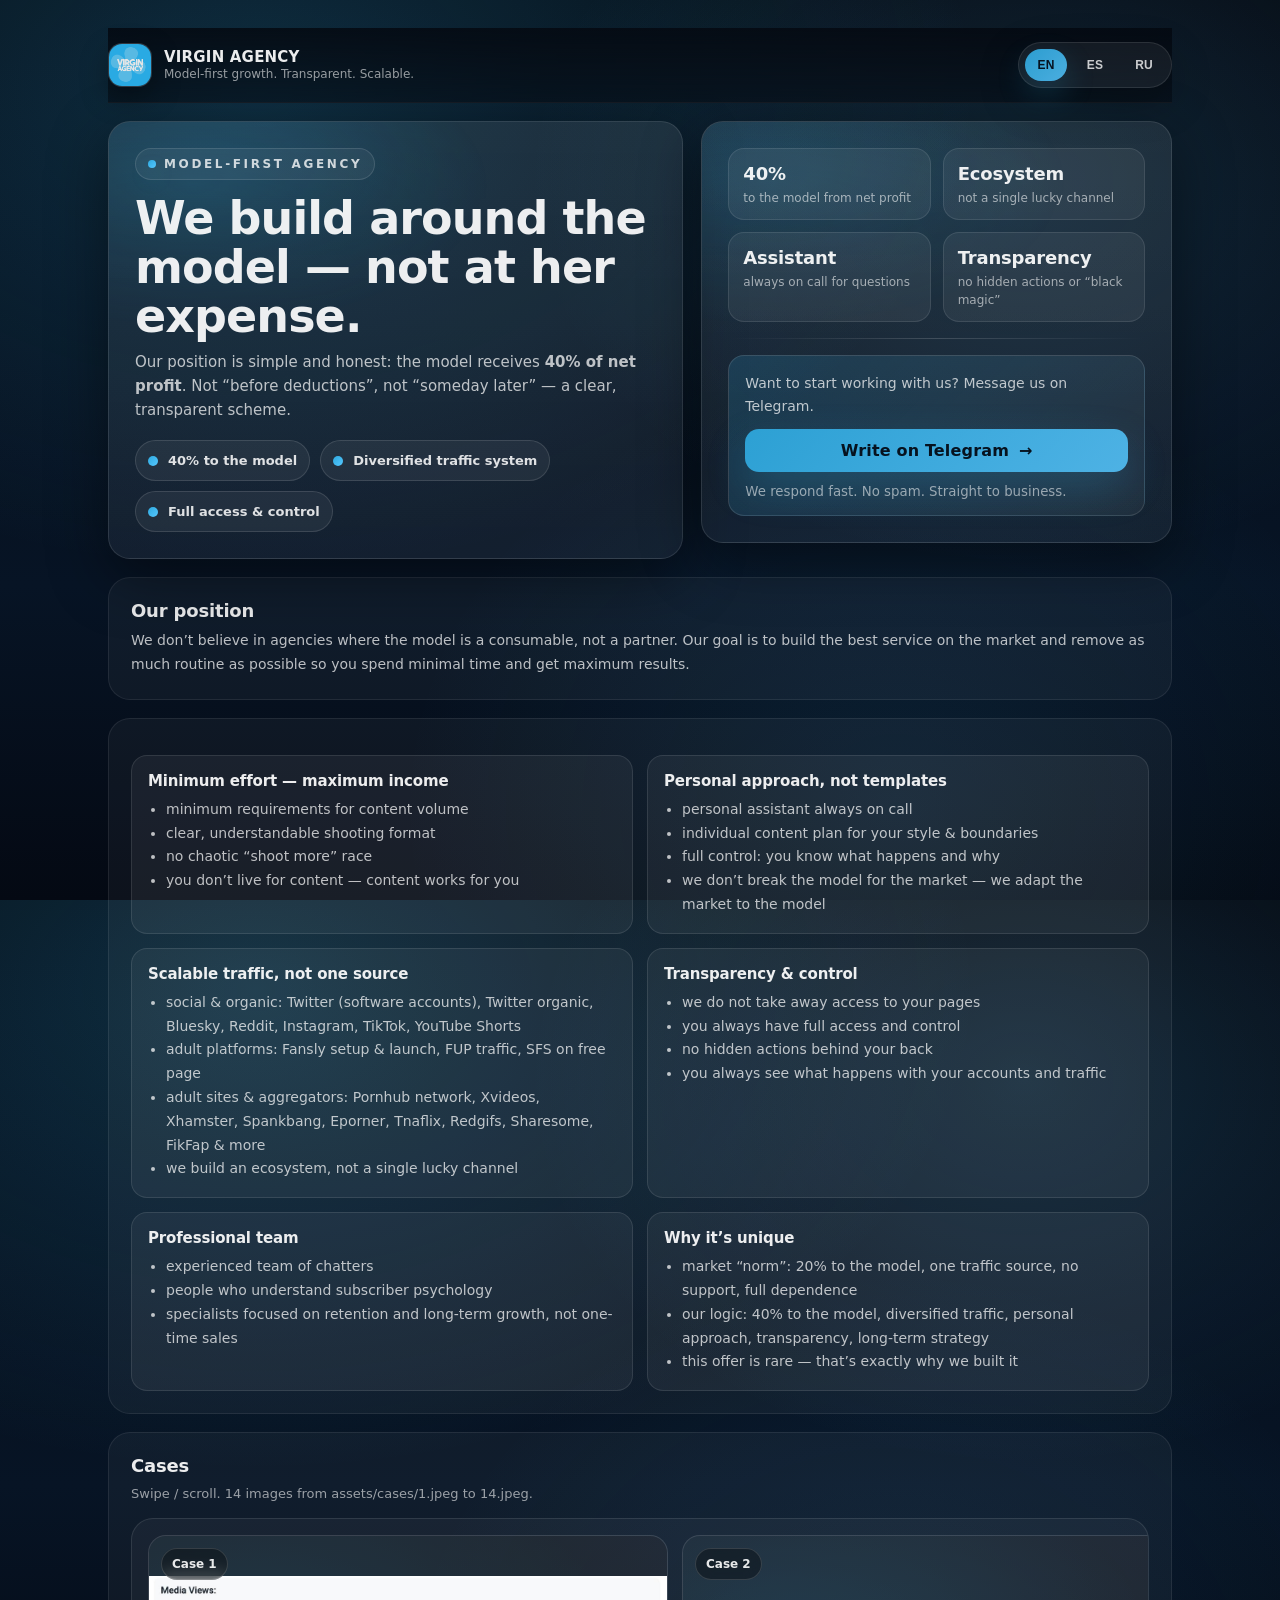
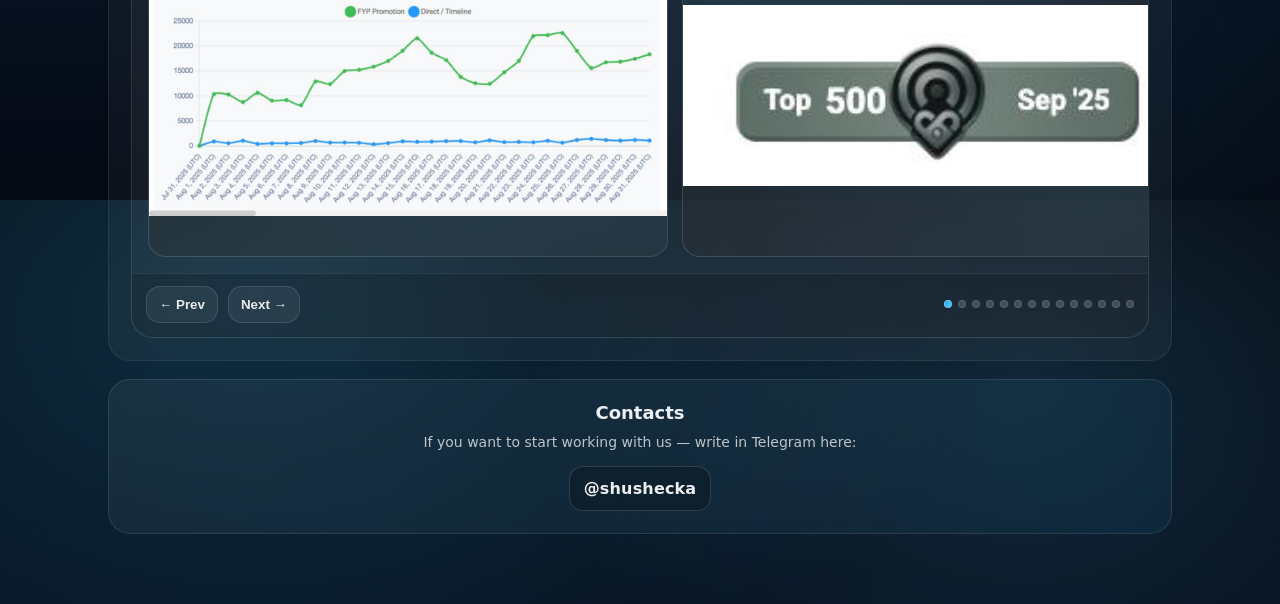
==== virgin/index.html @ 094b74ee "Add files via upload" ====
<!doctype html>
<html lang="en">
<head>
  <meta charset="utf-8" />
  <meta name="viewport" content="width=device-width,initial-scale=1" />
  <title>Virgin Agency — Model-first growth</title>
  <meta name="description" content="Virgin Agency builds around the model, not at her expense: transparent 40% net profit share, diversified traffic, personal support, and full control." />

  <!-- Open Graph -->
  <meta property="og:title" content="Virgin Agency" />
  <meta property="og:description" content="Model-first agency. Transparent 40% net profit share. Diversified traffic. Full control." />
  <meta property="og:type" content="website" />
  <meta property="og:image" content="assets/logo.jpeg" />

  <style>
    :root{
      --bg0:#050a12;
      --bg1:#071425;
      --card:rgba(255,255,255,.06);
      --card2:rgba(255,255,255,.08);
      --stroke:rgba(255,255,255,.12);
      --text:rgba(255,255,255,.92);
      --muted:rgba(255,255,255,.72);
      --muted2:rgba(255,255,255,.58);
      --blue:#2ea9df;     /* logo vibe */
      --blue2:#55c7ff;
      --shadow: 0 18px 60px rgba(0,0,0,.45);
      --radius:22px;
      --radius2:16px;
      --max:1100px;
    }

    *{box-sizing:border-box}
    html,body{height:100%}
    body{
      margin:0;
      font-family: ui-sans-serif, system-ui, -apple-system, Segoe UI, Roboto, Arial, "Apple Color Emoji","Segoe UI Emoji";
      color:var(--text);
      background:
        radial-gradient(1200px 800px at 20% 10%, rgba(46,169,223,.22), transparent 60%),
        radial-gradient(900px 700px at 80% 20%, rgba(85,199,255,.14), transparent 55%),
        radial-gradient(900px 800px at 70% 90%, rgba(46,169,223,.10), transparent 55%),
        linear-gradient(180deg, var(--bg0), var(--bg1) 65%, #040913);
      overflow-x:hidden;
    }

    a{color:inherit}
    .wrap{max-width:var(--max); margin:0 auto; padding:28px 18px 70px}
    .topbar{
      display:flex; align-items:center; justify-content:space-between; gap:14px;
      position:sticky; top:0; z-index:20;
      padding:14px 0;
      backdrop-filter: blur(10px);
      background: linear-gradient(180deg, rgba(5,10,18,.88), rgba(5,10,18,.52));
      border-bottom:1px solid rgba(255,255,255,.06);
    }
    .brand{
      display:flex; align-items:center; gap:12px; min-width:0;
    }
    .logo{
      width:44px; height:44px; border-radius:14px;
      background:rgba(255,255,255,.08);
      border:1px solid rgba(255,255,255,.10);
      box-shadow: 0 10px 28px rgba(0,0,0,.35);
      overflow:hidden;
      flex:0 0 auto;
    }
    .logo img{width:100%; height:100%; object-fit:cover; display:block}
    .brandtext{min-width:0}
    .brandtext .name{
      font-weight:800; letter-spacing:.2px; font-size:15px; line-height:1.1;
      white-space:nowrap; overflow:hidden; text-overflow:ellipsis;
    }
    .brandtext .tag{
      font-size:12px; color:var(--muted2); white-space:nowrap; overflow:hidden; text-overflow:ellipsis;
      margin-top:2px;
    }

    .lang{
      display:flex; align-items:center; gap:8px;
      padding:6px;
      border:1px solid rgba(255,255,255,.10);
      background: rgba(255,255,255,.06);
      border-radius: 999px;
      box-shadow: 0 14px 40px rgba(0,0,0,.25);
    }
    .lang button{
      appearance:none; border:0; cursor:pointer;
      font-weight:700; font-size:12px; letter-spacing:.25px;
      padding:9px 12px; border-radius: 999px;
      color: rgba(255,255,255,.78);
      background: transparent;
      transition: transform .15s ease, background .15s ease, color .15s ease;
    }
    .lang button:hover{transform: translateY(-1px); background: rgba(255,255,255,.07); color: rgba(255,255,255,.92)}
    .lang button[aria-pressed="true"]{
      background: linear-gradient(135deg, rgba(46,169,223,.92), rgba(85,199,255,.85));
      color: #06121f;
      box-shadow: 0 12px 30px rgba(46,169,223,.22);
    }

    .hero{
      margin-top:18px;
      display:grid;
      grid-template-columns: 1.1fr .9fr;
      gap:18px;
      align-items:stretch;
    }
    @media (max-width: 920px){
      .hero{grid-template-columns:1fr; }
    }

    .card{
      border-radius: var(--radius);
      background: linear-gradient(180deg, rgba(255,255,255,.08), rgba(255,255,255,.05));
      border: 1px solid rgba(255,255,255,.11);
      box-shadow: var(--shadow);
      overflow:hidden;
      position:relative;
    }
    .card::before{
      content:"";
      position:absolute; inset:-2px;
      background: radial-gradient(500px 250px at 15% 15%, rgba(46,169,223,.25), transparent 60%);
      opacity:.9; pointer-events:none;
      mask: linear-gradient(#000, transparent 72%);
    }
    .card-inner{position:relative; padding:26px}
    .kicker{
      display:inline-flex; align-items:center; gap:8px;
      font-weight:800; font-size:12px; letter-spacing:.22em; text-transform:uppercase;
      color: rgba(255,255,255,.78);
      padding:8px 12px;
      border-radius: 999px;
      border: 1px solid rgba(255,255,255,.12);
      background: rgba(255,255,255,.05);
    }
    .dot{
      width:8px; height:8px; border-radius:99px;
      background: linear-gradient(135deg, var(--blue), var(--blue2));
      box-shadow: 0 10px 22px rgba(46,169,223,.22);
    }
    h1{
      margin:14px 0 10px;
      font-size: clamp(30px, 3.6vw, 46px);
      line-height:1.06;
      letter-spacing:-.02em;
    }
    .lead{
      margin:0;
      font-size: 15px;
      line-height:1.6;
      color: var(--muted);
      max-width: 62ch;
    }
    .pillrow{
      display:flex; flex-wrap:wrap; gap:10px;
      margin-top:18px;
    }
    .pill{
      display:flex; align-items:center; gap:10px;
      padding:12px 12px;
      border-radius: 999px;
      background: rgba(255,255,255,.06);
      border: 1px solid rgba(255,255,255,.12);
      color: rgba(255,255,255,.86);
      font-weight:700; font-size:13px;
    }
    .pill .b{
      width:10px; height:10px; border-radius:99px;
      background: linear-gradient(135deg, rgba(46,169,223,1), rgba(85,199,255,1));
    }

    .side{
      display:flex; flex-direction:column; gap:14px;
    }
    .statgrid{
      display:grid;
      grid-template-columns: repeat(2, minmax(0, 1fr));
      gap:12px;
    }
    @media (max-width: 520px){
      .statgrid{grid-template-columns:1fr}
    }
    .stat{
      border-radius: var(--radius2);
      background: rgba(255,255,255,.06);
      border:1px solid rgba(255,255,255,.10);
      padding:14px 14px 12px;
    }
    .stat .num{
      font-weight:900;
      font-size: 18px;
      letter-spacing:-.01em;
    }
    .stat .lbl{
      margin-top:6px;
      font-size: 12px;
      color: var(--muted2);
      line-height:1.45;
    }
    .cta{
      border-radius: var(--radius2);
      padding:16px;
      border:1px solid rgba(255,255,255,.12);
      background: linear-gradient(135deg, rgba(46,169,223,.18), rgba(255,255,255,.05));
      display:flex; flex-direction:column; gap:12px;
    }
    .cta p{margin:0; color:var(--muted); line-height:1.6; font-size:14px}
    .cta a{
      display:inline-flex; align-items:center; justify-content:center; gap:10px;
      text-decoration:none;
      padding:12px 14px;
      border-radius: 14px;
      background: linear-gradient(135deg, rgba(46,169,223,.92), rgba(85,199,255,.86));
      color:#06121f;
      font-weight:900;
      letter-spacing:.01em;
      box-shadow: 0 16px 40px rgba(46,169,223,.22);
      transition: transform .15s ease, filter .15s ease;
    }
    .cta a:hover{transform: translateY(-1px); filter: brightness(1.02)}
    .cta a:active{transform: translateY(0px); filter: brightness(.98)}
    .cta small{color:rgba(255,255,255,.55)}
    .section{
      margin-top:18px;
      padding:22px;
      border-radius: var(--radius);
      background: rgba(255,255,255,.04);
      border:1px solid rgba(255,255,255,.08);
    }
    .section h2{
      margin:0 0 8px;
      font-size: 18px;
      letter-spacing:-.01em;
    }
    .section p{
      margin:0;
      color:var(--muted);
      line-height:1.7;
      font-size:14px;
    }
    .grid2{
      display:grid;
      grid-template-columns: 1fr 1fr;
      gap:14px;
      margin-top:14px;
    }
    @media (max-width: 920px){ .grid2{grid-template-columns:1fr} }
    .feature{
      border-radius: var(--radius2);
      background: rgba(255,255,255,.05);
      border:1px solid rgba(255,255,255,.10);
      padding:16px;
    }
    .feature h3{
      margin:0 0 8px;
      font-size: 15px;
      letter-spacing:-.01em;
    }
    .feature ul{
      margin:0; padding-left:18px;
      color: var(--muted);
      line-height:1.7;
      font-size:14px;
    }
    .divider{
      height:1px;
      background: linear-gradient(90deg, transparent, rgba(255,255,255,.16), transparent);
      margin:16px 0;
    }

    /* Carousel */
    .casesHead{
      display:flex; align-items:flex-end; justify-content:space-between; gap:12px;
      flex-wrap:wrap;
    }
    .casesHead .sub{color:var(--muted2); font-size:13px; margin:0; line-height:1.5}
    .carouselWrap{
      margin-top:14px;
      border-radius: var(--radius);
      border:1px solid rgba(255,255,255,.10);
      background: rgba(255,255,255,.04);
      overflow:hidden;
    }
    .carousel{
      display:flex;
      overflow-x:auto;
      scroll-snap-type:x mandatory;
      scroll-behavior:smooth;
      gap:14px;
      padding:16px;
    }
    .carousel::-webkit-scrollbar{height:10px}
    .carousel::-webkit-scrollbar-thumb{background: rgba(255,255,255,.15); border-radius:999px}
    .slide{
      flex: 0 0 min(78vw, 520px);
      scroll-snap-align:center;
      border-radius: 18px;
      border:1px solid rgba(255,255,255,.10);
      background: rgba(255,255,255,.05);
      overflow:hidden;
      position:relative;
    }
    .slide .ph{
      width:100%;
      height: 320px;
      display:block;
      background:
        radial-gradient(600px 300px at 20% 30%, rgba(46,169,223,.18), transparent 60%),
        radial-gradient(600px 300px at 80% 80%, rgba(85,199,255,.12), transparent 60%),
        rgba(255,255,255,.03);
    }
    @media (max-width: 520px){
      .slide{flex-basis: 86vw}
      .slide .ph{height: 280px}
    }
    .slide img{
      width:100%;
      height:100%;
      object-fit: contain;      /* handles different sizes nicely */
      display:block;
      background: rgba(0,0,0,.25);
    }
    .slide .cap{
      position:absolute; left:12px; top:12px;
      font-size:12px; font-weight:900;
      padding:8px 10px;
      border-radius: 999px;
      color: rgba(255,255,255,.90);
      background: rgba(0,0,0,.35);
      border:1px solid rgba(255,255,255,.14);
      backdrop-filter: blur(8px);
    }
    .controls{
      display:flex; justify-content:space-between; align-items:center;
      gap:12px;
      padding:12px 14px 14px;
      border-top:1px solid rgba(255,255,255,.08);
      background: rgba(0,0,0,.16);
    }
    .btnRow{display:flex; gap:10px}
    .navbtn{
      appearance:none; border:1px solid rgba(255,255,255,.12);
      background: rgba(255,255,255,.06);
      color: rgba(255,255,255,.90);
      cursor:pointer;
      padding:10px 12px;
      border-radius: 14px;
      font-weight:900;
      transition: transform .15s ease, background .15s ease;
    }
    .navbtn:hover{transform: translateY(-1px); background: rgba(255,255,255,.08)}
    .navbtn:active{transform: translateY(0px); background: rgba(255,255,255,.06)}
    .dots{display:flex; gap:6px; flex-wrap:wrap; justify-content:flex-end}
    .dotb{
      width:8px; height:8px; border-radius:99px;
      background: rgba(255,255,255,.18);
      border:1px solid rgba(255,255,255,.10);
    }
    .dotb[aria-current="true"]{
      background: linear-gradient(135deg, rgba(46,169,223,1), rgba(85,199,255,1));
      border-color: rgba(255,255,255,.22);
    }

    .footer{
      margin-top:18px;
      padding:22px;
      border-radius: var(--radius);
      background: linear-gradient(135deg, rgba(255,255,255,.05), rgba(46,169,223,.08));
      border:1px solid rgba(255,255,255,.10);
      text-align:center;
    }
    .footer h2{margin:0 0 8px; font-size:18px}
    .footer p{margin:0; color:var(--muted); line-height:1.7; font-size:14px}
    .handle{
      display:inline-flex; align-items:center; justify-content:center;
      margin-top:12px;
      padding:12px 14px;
      border-radius: 14px;
      background: rgba(0,0,0,.22);
      border:1px solid rgba(255,255,255,.14);
      font-weight:900;
      letter-spacing:.01em;
    }

    /* Accessibility focus */
    button:focus-visible, a:focus-visible{
      outline: 3px solid rgba(85,199,255,.70);
      outline-offset: 2px;
    }
  </style>
</head>
<body>
  <div class="wrap">
    <div class="topbar" role="banner">
      <div class="brand" aria-label="Virgin Agency">
        <div class="logo" aria-hidden="true"><img src="assets/logo.jpeg" alt="Virgin Agency logo"></div>
        <div class="brandtext">
          <div class="name">VIRGIN AGENCY</div>
          <div class="tag" data-i18n="top.tagline">Model-first growth. Transparent. Scalable.</div>
        </div>
      </div>

      <div class="lang" aria-label="Language switcher">
        <button type="button" class="langbtn" data-lang="en" aria-pressed="true">EN</button>
        <button type="button" class="langbtn" data-lang="es" aria-pressed="false">ES</button>
        <button type="button" class="langbtn" data-lang="ru" aria-pressed="false">RU</button>
      </div>
    </div>

    <main>
      <div class="hero">
        <section class="card" aria-label="Intro">
          <div class="card-inner">
            <div class="kicker"><span class="dot" aria-hidden="true"></span><span data-i18n="hero.kicker">MODEL-FIRST AGENCY</span></div>
            <h1 data-i18n="hero.h1">We build around the model — not at her expense.</h1>
            <p class="lead" data-i18n="hero.lead">
              A simple and honest position: the model receives <b>40% of net profit</b> — transparent, clear, and paid by a understandable scheme.
            </p>

            <div class="pillrow" aria-label="Key points">
              <div class="pill"><span class="b" aria-hidden="true"></span><span data-i18n="hero.p1">40% to the model</span></div>
              <div class="pill"><span class="b" aria-hidden="true"></span><span data-i18n="hero.p2">Diversified traffic system</span></div>
              <div class="pill"><span class="b" aria-hidden="true"></span><span data-i18n="hero.p3">Full access & control</span></div>
            </div>
          </div>
        </section>

        <aside class="side" aria-label="Highlights">
          <section class="card">
            <div class="card-inner">
              <div class="statgrid">
                <div class="stat">
                  <div class="num" data-i18n="stats.s1n">40%</div>
                  <div class="lbl" data-i18n="stats.s1t">to the model from net profit</div>
                </div>
                <div class="stat">
                  <div class="num" data-i18n="stats.s2n">Ecosystem</div>
                  <div class="lbl" data-i18n="stats.s2t">not a single lucky channel</div>
                </div>
                <div class="stat">
                  <div class="num" data-i18n="stats.s3n">Assistant</div>
                  <div class="lbl" data-i18n="stats.s3t">always on call for questions</div>
                </div>
                <div class="stat">
                  <div class="num" data-i18n="stats.s4n">Transparency</div>
                  <div class="lbl" data-i18n="stats.s4t">no hidden actions or “black magic”</div>
                </div>
              </div>

              <div class="divider"></div>

              <div class="cta" role="note">
                <p data-i18n="cta.text">Want to start working with us? Message us on Telegram.</p>
                <a href="https://t.me/shushecka" target="_blank" rel="noopener" aria-label="Open Telegram @shushecka">
                  <span data-i18n="cta.btn">Write on Telegram</span> <span aria-hidden="true">→</span>
                </a>
                <small data-i18n="cta.note">We respond fast. No spam. Straight to business.</small>
              </div>
            </div>
          </section>
        </aside>
      </div>

      <section class="section" aria-label="Position">
        <h2 data-i18n="pos.h2">Our position</h2>
        <p data-i18n="pos.p">
          We don’t believe in agencies where the model is a consumable, not a partner.
          Our goal is to build the best service on the market and remove as much routine as possible so you spend minimal time and get maximum results.
        </p>
      </section>

      <section class="section" aria-label="How we work">
        <div class="grid2">
          <div class="feature">
            <h3 data-i18n="f1.h3">Minimum effort — maximum income</h3>
            <ul>
              <li data-i18n="f1.li1">minimum requirements for content volume</li>
              <li data-i18n="f1.li2">clear, understandable shooting format</li>
              <li data-i18n="f1.li3">no chaotic “shoot more” race</li>
              <li data-i18n="f1.li4">you don’t live for content — content works for you</li>
            </ul>
          </div>

          <div class="feature">
            <h3 data-i18n="f2.h3">Personal approach, not templates</h3>
            <ul>
              <li data-i18n="f2.li1">personal assistant always on call</li>
              <li data-i18n="f2.li2">individual content plan for your style & boundaries</li>
              <li data-i18n="f2.li3">full control: you know what happens and why</li>
              <li data-i18n="f2.li4">we don’t break the model for the market — we adapt the market to the model</li>
            </ul>
          </div>

          <div class="feature">
            <h3 data-i18n="f3.h3">Scalable traffic, not one source</h3>
            <ul>
              <li data-i18n="f3.li1">social & organic: Twitter (software accounts), Twitter organic, Bluesky, Reddit, Instagram, TikTok, YouTube Shorts</li>
              <li data-i18n="f3.li2">adult platforms: Fansly setup & launch, FUP traffic, SFS on free page</li>
              <li data-i18n="f3.li3">adult sites & aggregators: Pornhub network, Xvideos, Xhamster, Spankbang, Eporner, Tnaflix, Redgifs, Sharesome, FikFap & more</li>
              <li data-i18n="f3.li4">we build an ecosystem, not a single lucky channel</li>
            </ul>
          </div>

          <div class="feature">
            <h3 data-i18n="f4.h3">Transparency & control</h3>
            <ul>
              <li data-i18n="f4.li1">we do not take away access to your pages</li>
              <li data-i18n="f4.li2">you always have full access and control</li>
              <li data-i18n="f4.li3">no hidden actions behind your back</li>
              <li data-i18n="f4.li4">you always see what happens with your accounts and traffic</li>
            </ul>
          </div>

          <div class="feature">
            <h3 data-i18n="f5.h3">Professional team</h3>
            <ul>
              <li data-i18n="f5.li1">experienced team of chatters</li>
              <li data-i18n="f5.li2">people who understand subscriber psychology</li>
              <li data-i18n="f5.li3">specialists focused on retention and long-term growth, not one-time sales</li>
            </ul>
          </div>

          <div class="feature">
            <h3 data-i18n="f6.h3">Why it’s unique</h3>
            <ul>
              <li data-i18n="f6.li1">market “norm”: 20% to the model, one traffic source, no support, full dependence</li>
              <li data-i18n="f6.li2">our logic: 40% to the model, diversified traffic, personal approach, transparency, long-term strategy</li>
              <li data-i18n="f6.li3">this offer is rare — that’s exactly why we built it</li>
            </ul>
          </div>
        </div>
      </section>

      <section class="section" aria-label="Cases">
        <div class="casesHead">
          <div>
            <h2 data-i18n="cases.h2">Cases</h2>
            <p class="sub" data-i18n="cases.sub">Swipe / scroll. 14 images from <code>assets/cases/1.jpeg</code> to <code>14.jpeg</code>.</p>
          </div>
        </div>

        <div class="carouselWrap" aria-label="Cases carousel">
          <div class="carousel" id="carousel" tabindex="0" aria-label="Carousel (use arrows)">
            <!-- Slides injected by JS -->
          </div>
          <div class="controls">
            <div class="btnRow">
              <button class="navbtn" type="button" id="prev" aria-label="Previous slide">← <span data-i18n="cases.prev">Prev</span></button>
              <button class="navbtn" type="button" id="next" aria-label="Next slide"><span data-i18n="cases.next">Next</span> →</button>
            </div>
            <div class="dots" id="dots" aria-label="Slide indicators"></div>
          </div>
        </div>
      </section>

      <footer class="footer" aria-label="Contacts">
        <h2 data-i18n="contact.h2">Contacts</h2>
        <p data-i18n="contact.p">If you want to start working with us — write in Telegram here:</p>
        <div class="handle">@shushecka</div>
      </footer>
    </main>
  </div>

  <script>
    (function(){
      const i18n = {
        en: {
          "top.tagline": "Model-first growth. Transparent. Scalable.",
          "hero.kicker": "MODEL-FIRST AGENCY",
          "hero.h1": "We build around the model — not at her expense.",
          "hero.lead": "Our position is simple and honest: the model receives <b>40% of net profit</b>. Not “before deductions”, not “someday later” — a clear, transparent scheme.",
          "hero.p1": "40% to the model",
          "hero.p2": "Diversified traffic system",
          "hero.p3": "Full access & control",
          "stats.s1n": "40%",
          "stats.s1t": "to the model from net profit",
          "stats.s2n": "Ecosystem",
          "stats.s2t": "not a single lucky channel",
          "stats.s3n": "Assistant",
          "stats.s3t": "always on call for questions",
          "stats.s4n": "Transparency",
          "stats.s4t": "no hidden actions or “black magic”",
          "cta.text": "Want to start working with us? Message us on Telegram.",
          "cta.btn": "Write on Telegram",
          "cta.note": "We respond fast. No spam. Straight to business.",
          "pos.h2": "Our position",
          "pos.p": "We don’t believe in agencies where the model is a consumable, not a partner. Our goal is to build the best service on the market and remove as much routine as possible so you spend minimal time and get maximum results.",
          "f1.h3": "Minimum effort — maximum income",
          "f1.li1": "minimum requirements for content volume",
          "f1.li2": "clear, understandable shooting format",
          "f1.li3": "no chaotic “shoot more” race",
          "f1.li4": "you don’t live for content — content works for you",
          "f2.h3": "Personal approach, not templates",
          "f2.li1": "personal assistant always on call",
          "f2.li2": "individual content plan for your style & boundaries",
          "f2.li3": "full control: you know what happens and why",
          "f2.li4": "we don’t break the model for the market — we adapt the market to the model",
          "f3.h3": "Scalable traffic, not one source",
          "f3.li1": "social & organic: Twitter (software accounts), Twitter organic, Bluesky, Reddit, Instagram, TikTok, YouTube Shorts",
          "f3.li2": "adult platforms: Fansly setup & launch, FUP traffic, SFS on free page",
          "f3.li3": "adult sites & aggregators: Pornhub network, Xvideos, Xhamster, Spankbang, Eporner, Tnaflix, Redgifs, Sharesome, FikFap & more",
          "f3.li4": "we build an ecosystem, not a single lucky channel",
          "f4.h3": "Transparency & control",
          "f4.li1": "we do not take away access to your pages",
          "f4.li2": "you always have full access and control",
          "f4.li3": "no hidden actions behind your back",
          "f4.li4": "you always see what happens with your accounts and traffic",
          "f5.h3": "Professional team",
          "f5.li1": "experienced team of chatters",
          "f5.li2": "people who understand subscriber psychology",
          "f5.li3": "specialists focused on retention and long-term growth, not one-time sales",
          "f6.h3": "Why it’s unique",
          "f6.li1": "market “norm”: 20% to the model, one traffic source, no support, full dependence",
          "f6.li2": "our logic: 40% to the model, diversified traffic, personal approach, transparency, long-term strategy",
          "f6.li3": "this offer is rare — that’s exactly why we built it",
          "cases.h2": "Cases",
          "cases.sub": "Swipe / scroll. 14 images from assets/cases/1.jpeg to 14.jpeg.",
          "cases.prev": "Prev",
          "cases.next": "Next",
          "contact.h2": "Contacts",
          "contact.p": "If you want to start working with us — write in Telegram here:"
        },
        es: {
          "top.tagline": "Crecimiento centrado en la modelo. Transparente. Escalable.",
          "hero.kicker": "AGENCIA CENTRADA EN LA MODELO",
          "hero.h1": "Construimos el trabajo alrededor de la modelo — no a costa de ella.",
          "hero.lead": "Nuestra postura es simple y honesta: la modelo recibe <b>40% de la ganancia neta</b>. No “antes de descuentos”, no “algún día” — un esquema claro y transparente.",
          "hero.p1": "40% para la modelo",
          "hero.p2": "Tráfico diversificado",
          "hero.p3": "Acceso y control total",
          "stats.s1n": "40%",
          "stats.s1t": "para la modelo (ganancia neta)",
          "stats.s2n": "Ecosistema",
          "stats.s2t": "no un solo canal “suerte”",
          "stats.s3n": "Asistente",
          "stats.s3t": "siempre disponible",
          "stats.s4n": "Transparencia",
          "stats.s4t": "sin acciones ocultas",
          "cta.text": "¿Quieres trabajar con nosotros? Escríbenos en Telegram.",
          "cta.btn": "Escribir en Telegram",
          "cta.note": "Respondemos rápido. Sin spam. Directo al grano.",
          "pos.h2": "Nuestra posición",
          "pos.p": "No creemos en agencias donde la modelo es un recurso descartable y no una socia. Nuestro objetivo es crear el mejor servicio del mercado y quitarte la mayor parte de la rutina para que inviertas el mínimo tiempo y obtengas el máximo resultado.",
          "f1.h3": "Mínimo esfuerzo — máximo ingreso",
          "f1.li1": "requisitos mínimos de volumen de contenido",
          "f1.li2": "formato de grabación claro y entendible",
          "f1.li3": "sin carrera caótica de “graba más”",
          "f1.li4": "no vives para el contenido — el contenido trabaja para ti",
          "f2.h3": "Enfoque personal, no plantillas",
          "f2.li1": "asistente personal siempre en línea",
          "f2.li2": "plan de contenido individual según tu estilo y límites",
          "f2.li3": "control total: entiendes qué pasa y por qué",
          "f2.li4": "no rompemos a la modelo para el mercado — adaptamos el mercado a la modelo",
          "f3.h3": "Tráfico escalable, no una sola fuente",
          "f3.li1": "social y orgánico: Twitter (cuentas con software), Twitter orgánico, Bluesky, Reddit, Instagram, TikTok, YouTube Shorts",
          "f3.li2": "plataformas adult: configuración y lanzamiento de Fansly, tráfico FUP, SFS en página gratuita",
          "f3.li3": "sitios y agregadores: red Pornhub, Xvideos, Xhamster, Spankbang, Eporner, Tnaflix, Redgifs, Sharesome, FikFap y más",
          "f3.li4": "construimos un ecosistema, no un canal con suerte",
          "f4.h3": "Transparencia y control",
          "f4.li1": "no quitamos accesos de tus páginas",
          "f4.li2": "siempre tienes acceso y control total",
          "f4.li3": "sin acciones ocultas a tus espaldas",
          "f4.li4": "siempre ves qué pasa con tus cuentas y el tráfico",
          "f5.h3": "Equipo profesional",
          "f5.li1": "equipo de chatters con experiencia",
          "f5.li2": "gente que entiende la psicología del suscriptor",
          "f5.li3": "especialistas en retención y crecimiento a largo plazo, no ventas únicas",
          "f6.h3": "Por qué es único",
          "f6.li1": "lo “normal” del mercado: 20% para la modelo, una fuente de tráfico, sin soporte, dependencia total",
          "f6.li2": "nuestra lógica: 40% para la modelo, tráfico diversificado, enfoque personal, transparencia, estrategia a largo plazo",
          "f6.li3": "esta oferta es rara — por eso la construimos",
          "cases.h2": "Casos",
          "cases.sub": "Desliza / desplázate. 14 imágenes en assets/cases/1.jpeg a 14.jpeg.",
          "cases.prev": "Anterior",
          "cases.next": "Siguiente",
          "contact.h2": "Contactos",
          "contact.p": "Si quieres trabajar con nosotros — escríbenos en Telegram aquí:"
        },
        ru: {
          "top.tagline": "Работа вокруг модели. Прозрачно. Масштабируемо.",
          "hero.kicker": "АГЕНТСТВО ВОКРУГ МОДЕЛИ",
          "hero.h1": "Мы строим работу вокруг модели, а не за её счёт.",
          "hero.lead": "Наша позиция простая и честная: модель получает <b>40% от чистой прибыли</b>. Не «до вычета», не «когда-нибудь потом», а по понятной и прозрачной схеме.",
          "hero.p1": "40% модели",
          "hero.p2": "Диверсифицированный трафик",
          "hero.p3": "Полный доступ и контроль",
          "stats.s1n": "40%",
          "stats.s1t": "модели от чистой прибыли",
          "stats.s2n": "Экосистема",
          "stats.s2t": "а не один удачный канал",
          "stats.s3n": "Ассистент",
          "stats.s3t": "всегда на связи",
          "stats.s4n": "Прозрачность",
          "stats.s4t": "без «чёрной магии» за спиной",
          "cta.text": "Хочешь начать работать с нами? Пиши в Telegram.",
          "cta.btn": "Написать в Telegram",
          "cta.note": "Отвечаем быстро. Без спама. По делу.",
          "pos.h2": "Наша позиция",
          "pos.p": "Мы не верим в агентства, где модель — расходник, а не партнёр. Наша цель — создать лучший сервис на рынке и снять с модели максимум рутины, чтобы она тратила минимум времени и получала максимальный результат.",
          "f1.h3": "Минимум усилий — максимум дохода",
          "f1.li1": "минимальные требования к количеству контента",
          "f1.li2": "чёткий и понятный формат съёмок",
          "f1.li3": "никакой хаотичной гонки «снимай больше»",
          "f1.li4": "ты не живёшь для контента — контент работает на тебя",
          "f2.h3": "Персональный подход, а не шаблоны",
          "f2.li1": "личный ассистент всегда на связи и помогает по любым вопросам",
          "f2.li2": "индивидуальный контент‑план под формат, стиль и табу",
          "f2.li3": "полный контроль над процессом и понимание, что и зачем происходит",
          "f2.li4": "мы не ломаем модель под рынок — мы подстраиваем рынок под модель",
          "f3.h3": "Масштабный трафик, а не один источник",
          "f3.li1": "соцсети и органика: Twitter (5–10 аккаунтов на софте), Twitter органика, Bluesky, Reddit, Instagram, TikTok, YouTube Shorts",
          "f3.li2": "adult‑платформы: Fansly (оформление и запуск), FUP‑трафик, SFS на бесплатной странице",
          "f3.li3": "adult‑сайты и агрегаторы: Pornhub и дочерние сети, Xvideos, Xhamster, Spankbang, Eporner, Tnaflix и другие, Redgifs, Sharesome, FikFap и доп. источники",
          "f3.li4": "мы выстраиваем экосистему, а не один удачный канал",
          "f4.h3": "Прозрачность и контроль",
          "f4.li1": "мы не забираем доступы от страниц",
          "f4.li2": "модель всегда имеет полный доступ и может контролировать процесс",
          "f4.li3": "никакой «чёрной магии» и скрытых действий за спиной",
          "f4.li4": "ты всегда видишь, что происходит с твоими аккаунтами и трафиком",
          "f5.h3": "Профессиональная команда",
          "f5.li1": "опытная команда секстеров",
          "f5.li2": "люди, которые понимают психологию подписчиков",
          "f5.li3": "специалисты, ориентированные на удержание и рост дохода, а не на разовые продажи",
          "f6.h3": "Почему это уникально",
          "f6.li1": "на рынке до сих пор норма: 20% модели, один источник трафика, отсутствие поддержки, полная зависимость",
          "f6.li2": "мы работаем по другой логике: 40% модели, масштабный и диверсифицированный трафик, персональный подход, прозрачность, долгосрочная стратегия",
          "f6.li3": "такого предложения почти нет — и именно поэтому мы его сделали",
          "cases.h2": "Кейсы",
          "cases.sub": "Листай / свайпай. 14 фото из assets/cases/1.jpeg … 14.jpeg.",
          "cases.prev": "Назад",
          "cases.next": "Вперёд",
          "contact.h2": "Контакты",
          "contact.p": "Если хочешь начать работать с нами — пиши в Telegram сюда:"
        }
      };

      const DEFAULT_LANG = "en";
      const langBtns = Array.from(document.querySelectorAll(".langbtn"));
      const allNodes = Array.from(document.querySelectorAll("[data-i18n]"));

      function setLang(lang){
        const dict = i18n[lang] || i18n[DEFAULT_LANG];
        document.documentElement.lang = lang;
        allNodes.forEach(node=>{
          const key = node.getAttribute("data-i18n");
          if(dict[key] !== undefined){
            node.innerHTML = dict[key];
          }
        });
        langBtns.forEach(b=> b.setAttribute("aria-pressed", String(b.dataset.lang === lang)));
        try { localStorage.setItem("va_lang", lang); } catch(e){}
      }

      langBtns.forEach(btn=>{
        btn.addEventListener("click", ()=> setLang(btn.dataset.lang));
      });

      // Init language from storage, then browser, else default.
      let lang = DEFAULT_LANG;
      try {
        const saved = localStorage.getItem("va_lang");
        if(saved && i18n[saved]) lang = saved;
      } catch(e){}
      if(!i18n[lang]){
        const nav = (navigator.language || "").slice(0,2).toLowerCase();
        if(i18n[nav]) lang = nav;
      }
      setLang(lang);

      // Build carousel
      const carousel = document.getElementById("carousel");
      const dots = document.getElementById("dots");
      const total = 14;

      function slideEl(i){
        const s = document.createElement("div");
        s.className = "slide";
        s.setAttribute("data-idx", String(i));

        const cap = document.createElement("div");
        cap.className = "cap";
        cap.textContent = "Case " + i;

        const ph = document.createElement("div");
        ph.className = "ph";

        const img = document.createElement("img");
        img.src = "assets/cases/" + i + ".jpeg";
        img.alt = "Case " + i;
        img.loading = "lazy";
        img.decoding = "async";

        // if missing, show placeholder text
        img.addEventListener("error", ()=>{
          img.remove();
          const t = document.createElement("div");
          t.style.cssText = "height:100%;display:flex;align-items:center;justify-content:center;padding:18px;text-align:center;color:rgba(255,255,255,.65);font-weight:800;line-height:1.4";
          t.innerHTML = 'Missing <code style="color:rgba(255,255,255,.9)">assets/cases/' + i + '.jpeg</code>';
          ph.appendChild(t);
        });

        ph.appendChild(img);
        s.appendChild(ph);
        s.appendChild(cap);
        return s;
      }

      function dotEl(i){
        const d = document.createElement("div");
        d.className = "dotb";
        d.setAttribute("data-dot", String(i));
        d.setAttribute("role","button");
        d.setAttribute("tabindex","0");
        d.setAttribute("aria-label","Go to slide " + i);
        d.addEventListener("click", ()=> goTo(i));
        d.addEventListener("keydown", (e)=>{
          if(e.key === "Enter" || e.key === " "){ e.preventDefault(); goTo(i); }
        });
        return d;
      }

      for(let i=1;i<=total;i++){
        carousel.appendChild(slideEl(i));
        dots.appendChild(dotEl(i));
      }

      const slides = Array.from(carousel.querySelectorAll(".slide"));
      const dotNodes = Array.from(dots.querySelectorAll(".dotb"));

      function currentIndex(){
        // find nearest slide to center
        const rect = carousel.getBoundingClientRect();
        const cx = rect.left + rect.width/2;
        let best = {i:1, d:1e9};
        slides.forEach(s=>{
          const r = s.getBoundingClientRect();
          const sx = r.left + r.width/2;
          const dist = Math.abs(sx - cx);
          const idx = parseInt(s.getAttribute("data-idx"), 10);
          if(dist < best.d){ best = {i: idx, d: dist}; }
        });
        return best.i;
      }

      function updateDots(i){
        dotNodes.forEach(d=> d.setAttribute("aria-current", String(parseInt(d.dataset.dot,10)===i)));
      }

      function goTo(i){
        const target = slides[i-1];
        if(!target) return;
        target.scrollIntoView({behavior:"smooth", inline:"center", block:"nearest"});
        updateDots(i);
      }

      function next(){
        const i = currentIndex();
        goTo(Math.min(total, i+1));
      }
      function prev(){
        const i = currentIndex();
        goTo(Math.max(1, i-1));
      }

      document.getElementById("next").addEventListener("click", next);
      document.getElementById("prev").addEventListener("click", prev);

      // keyboard nav
      carousel.addEventListener("keydown", (e)=>{
        if(e.key === "ArrowRight"){ e.preventDefault(); next(); }
        if(e.key === "ArrowLeft"){ e.preventDefault(); prev(); }
      });

      // update dots on scroll (throttled)
      let t = null;
      carousel.addEventListener("scroll", ()=>{
        if(t) return;
        t = setTimeout(()=>{
          t = null;
          updateDots(currentIndex());
        }, 120);
      });

      // init dot
      updateDots(1);
    })();
  </script>
</body>
</html>
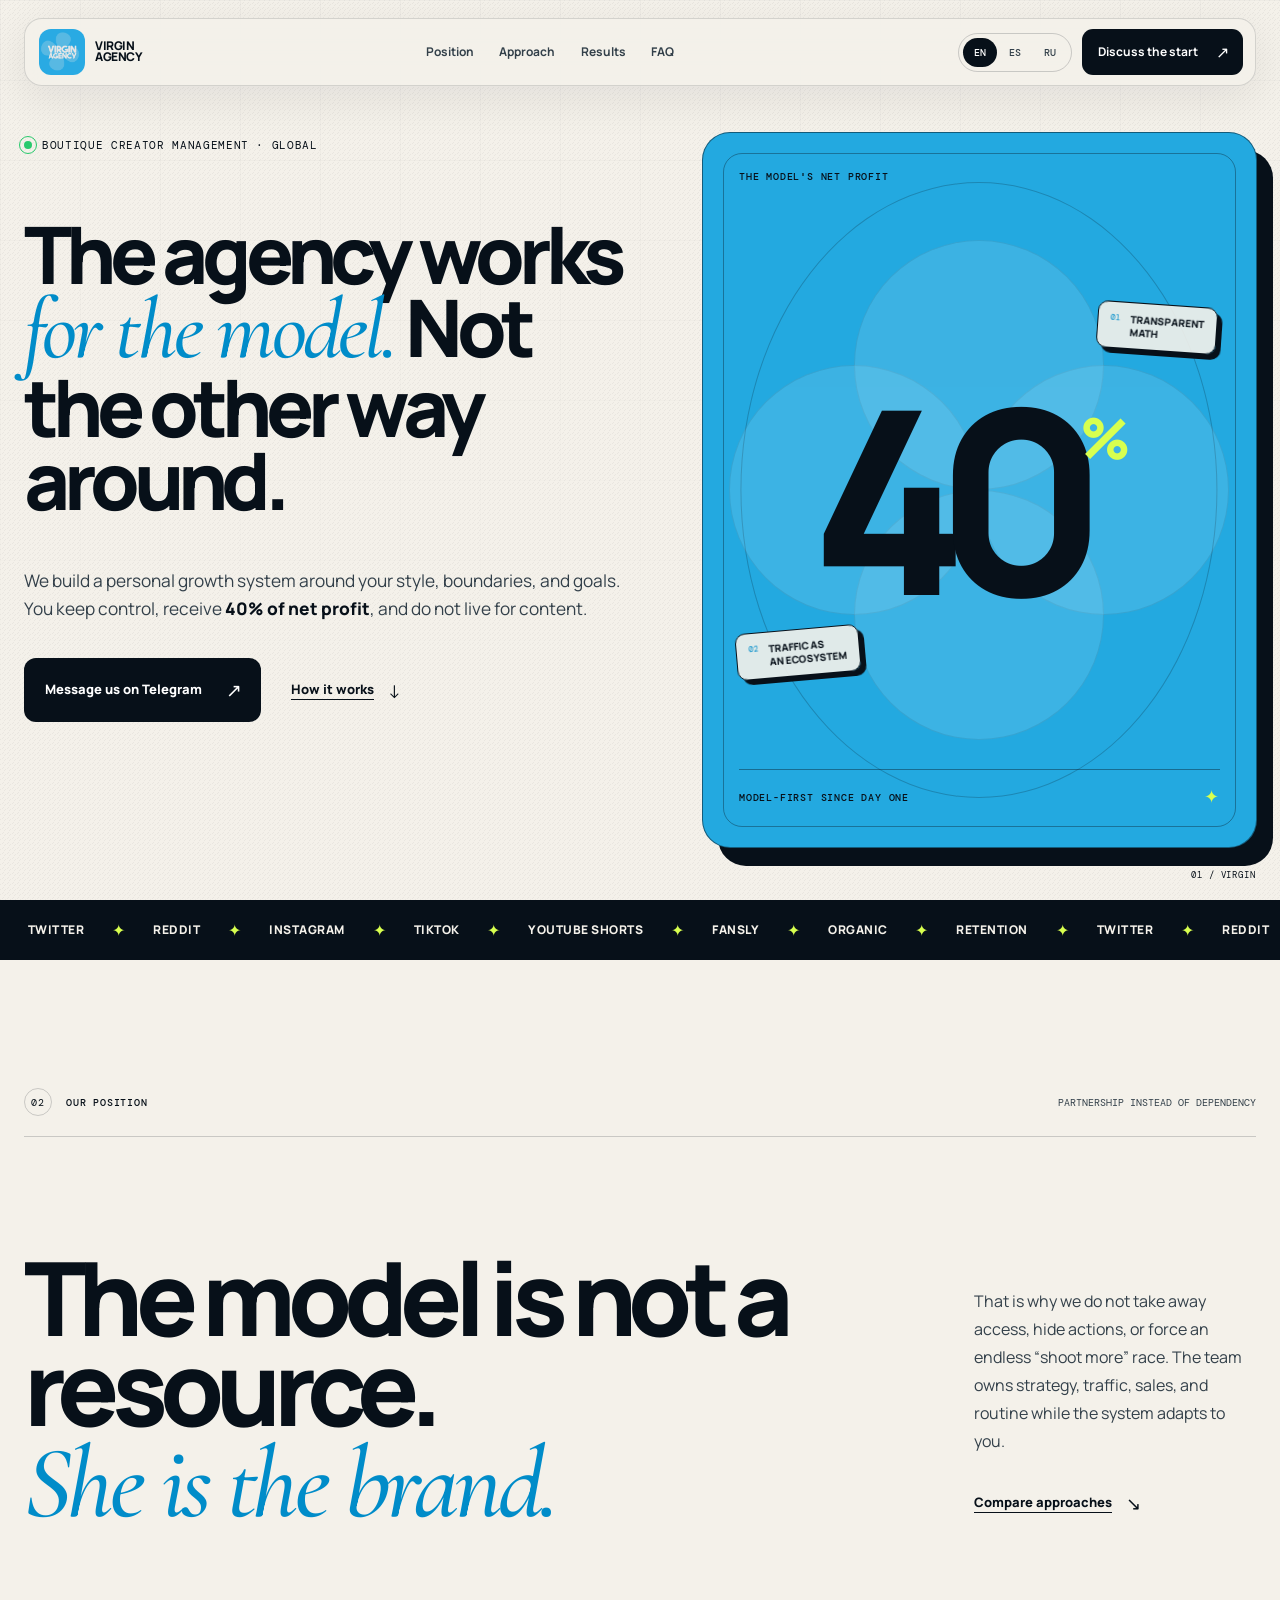
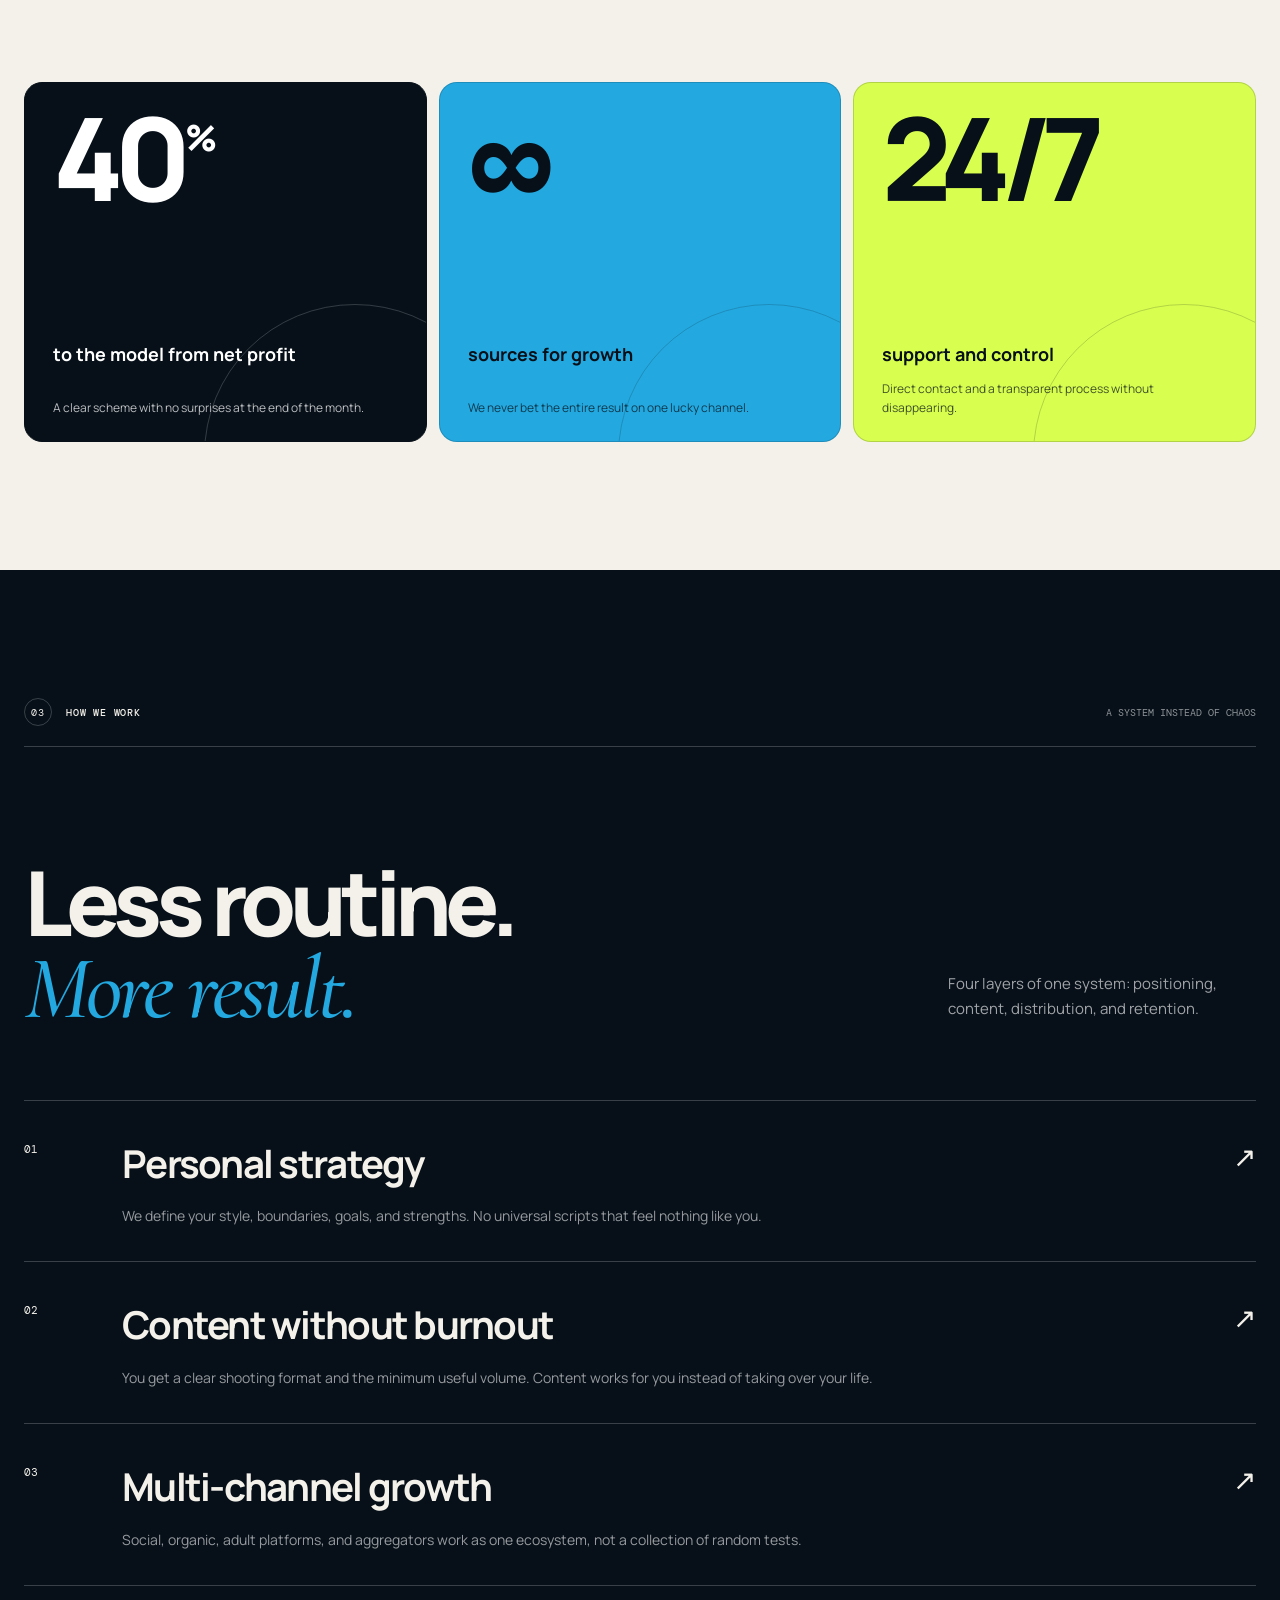
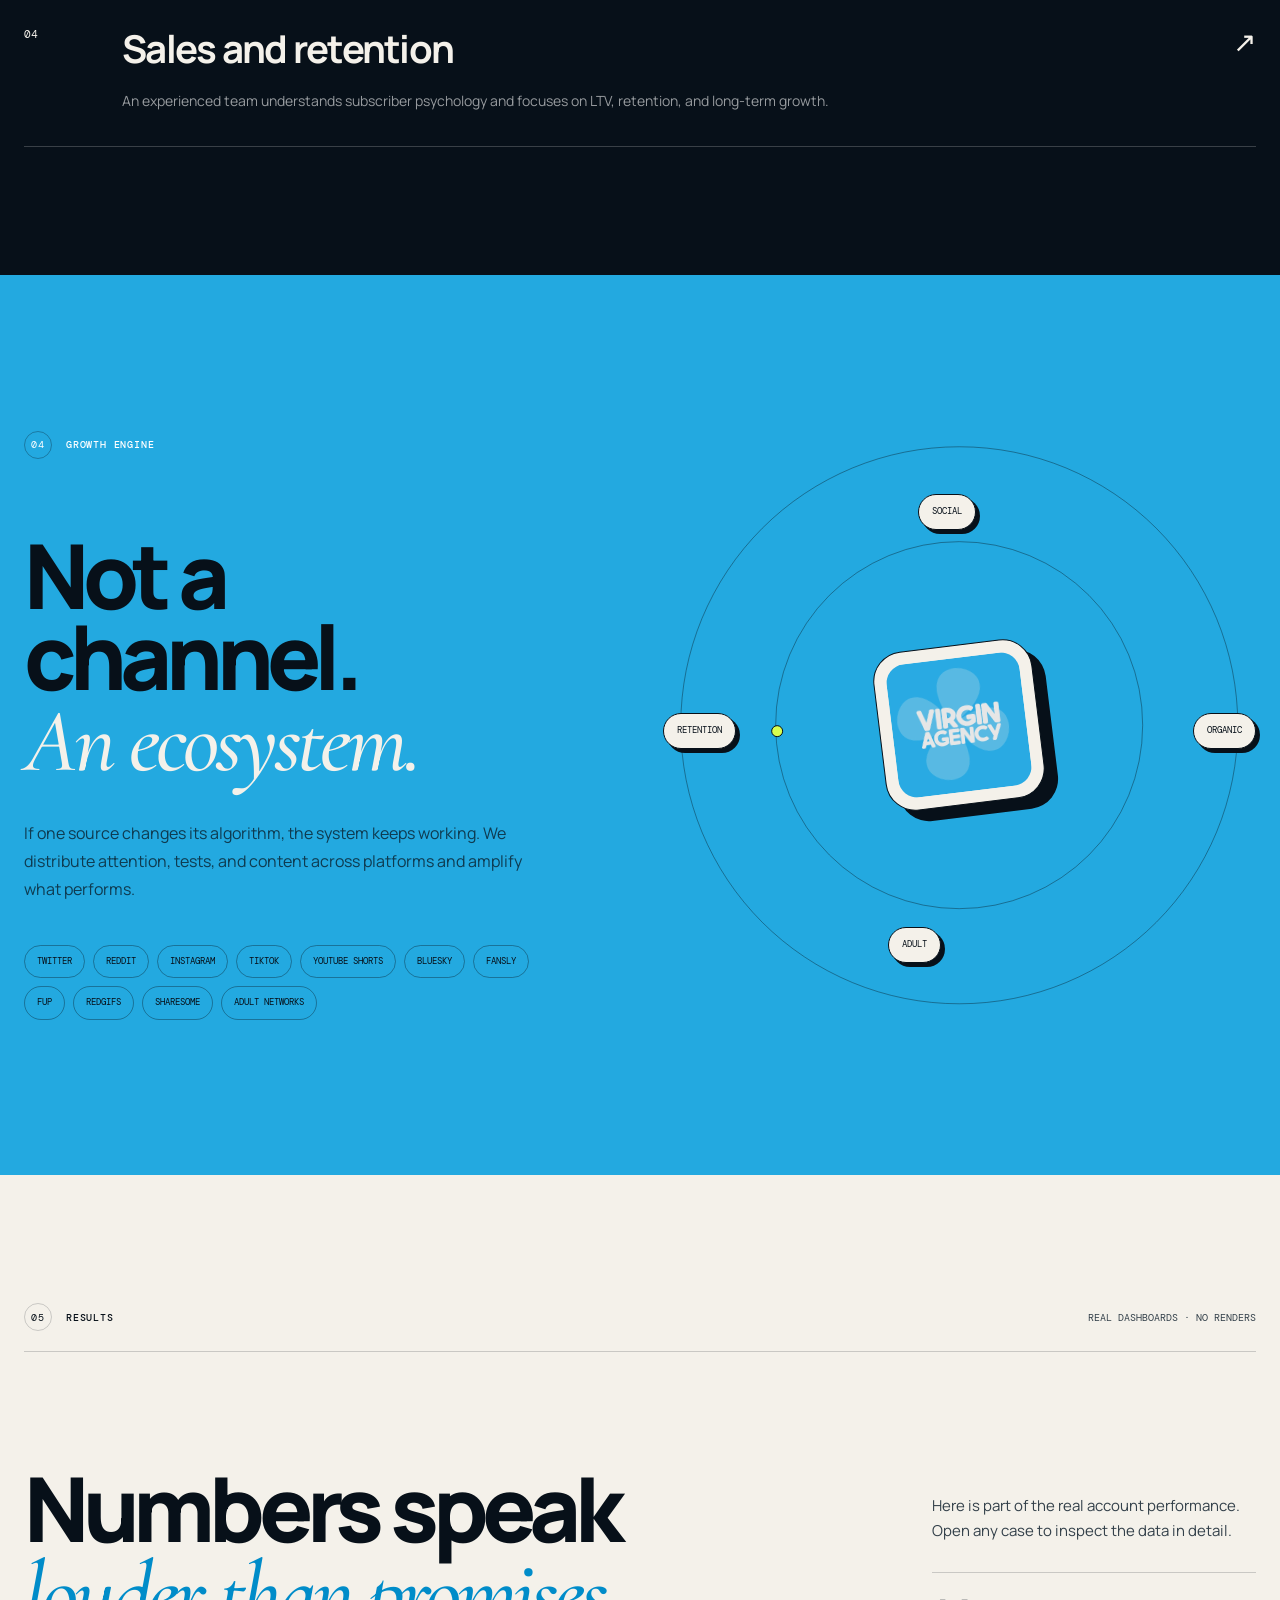
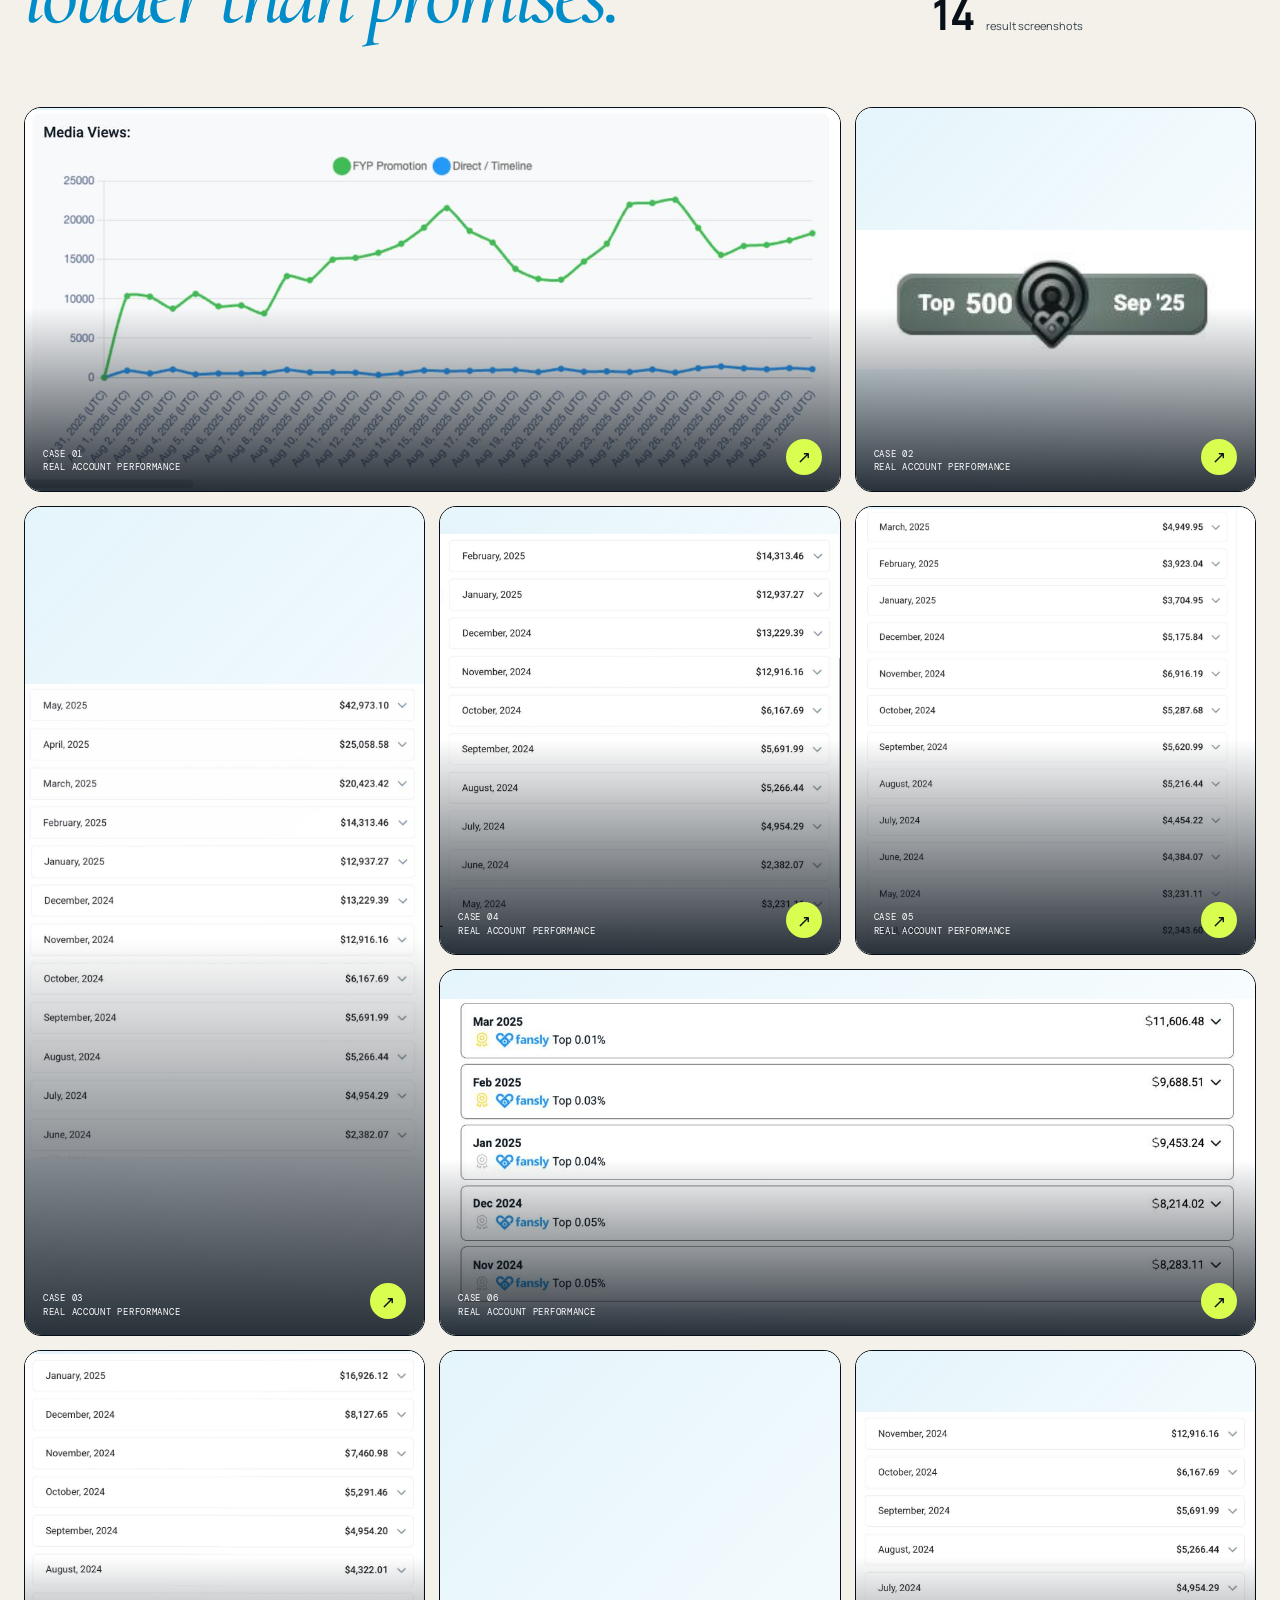
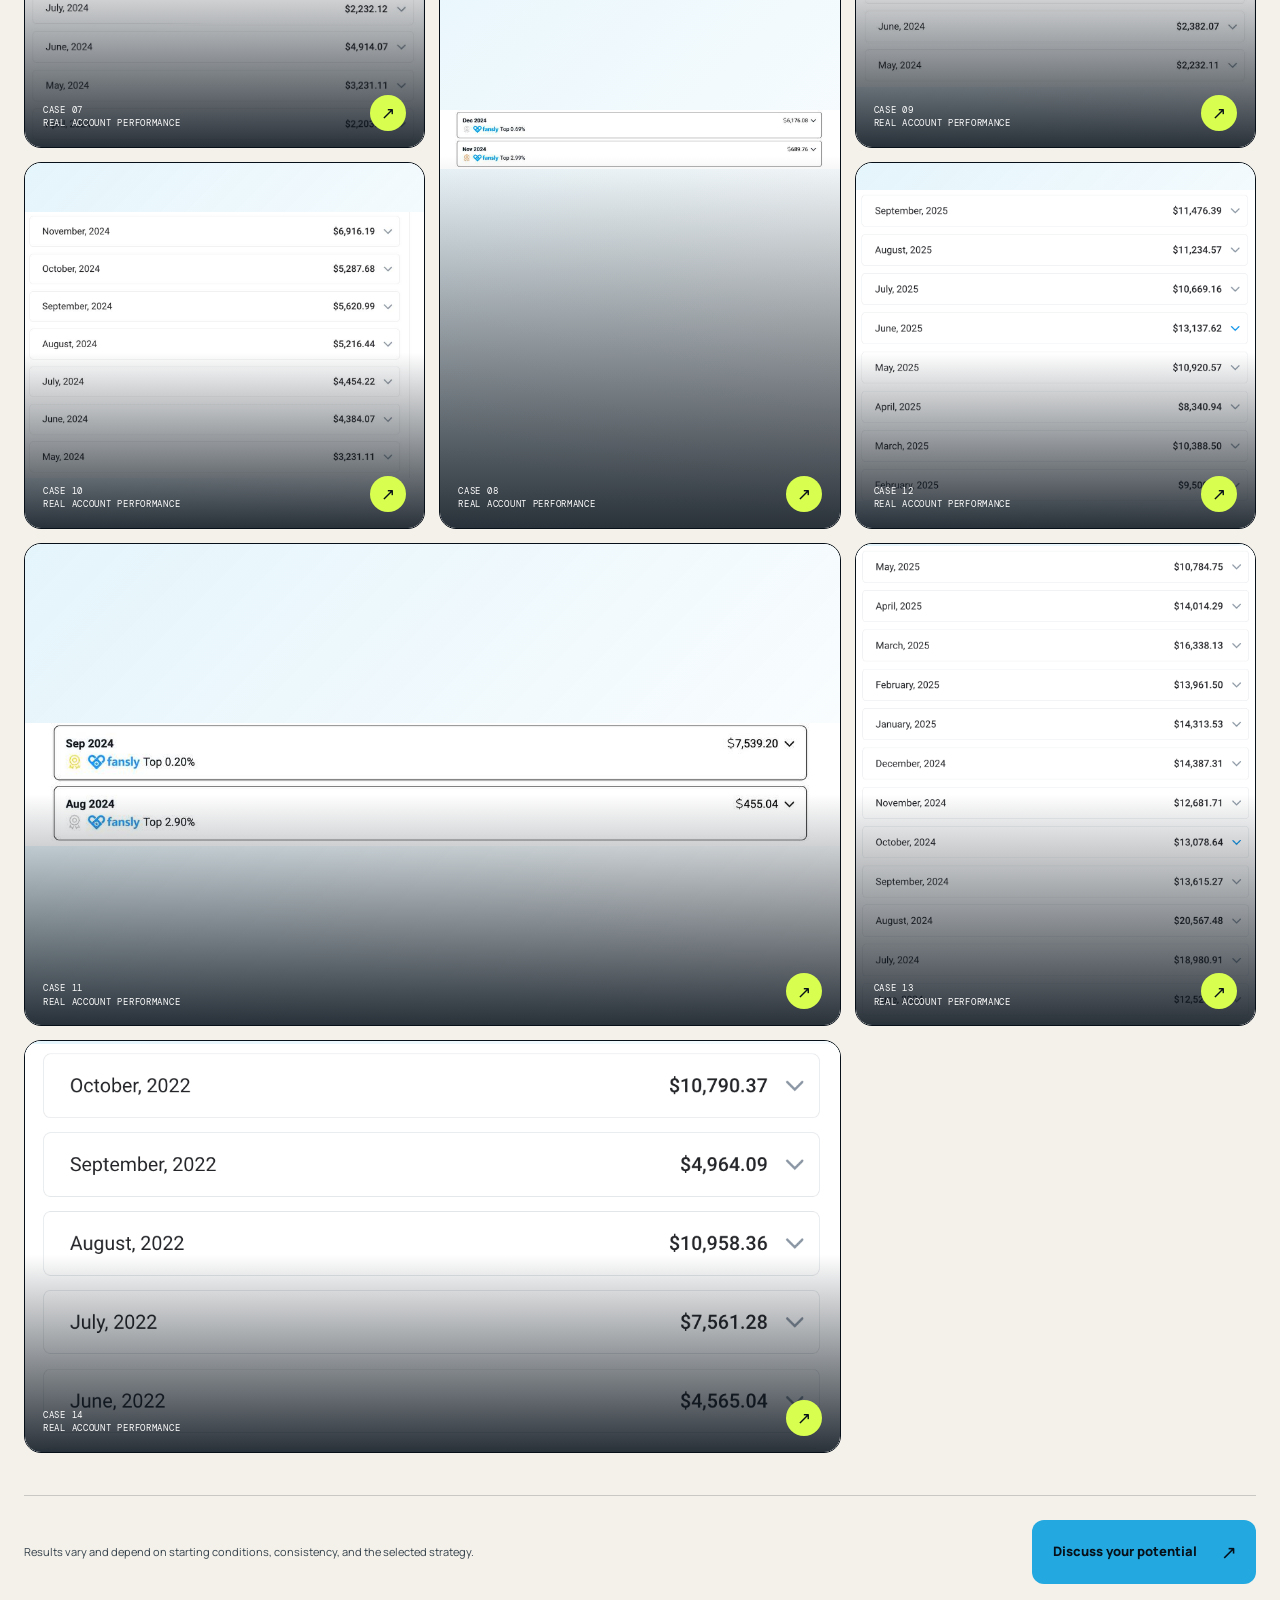
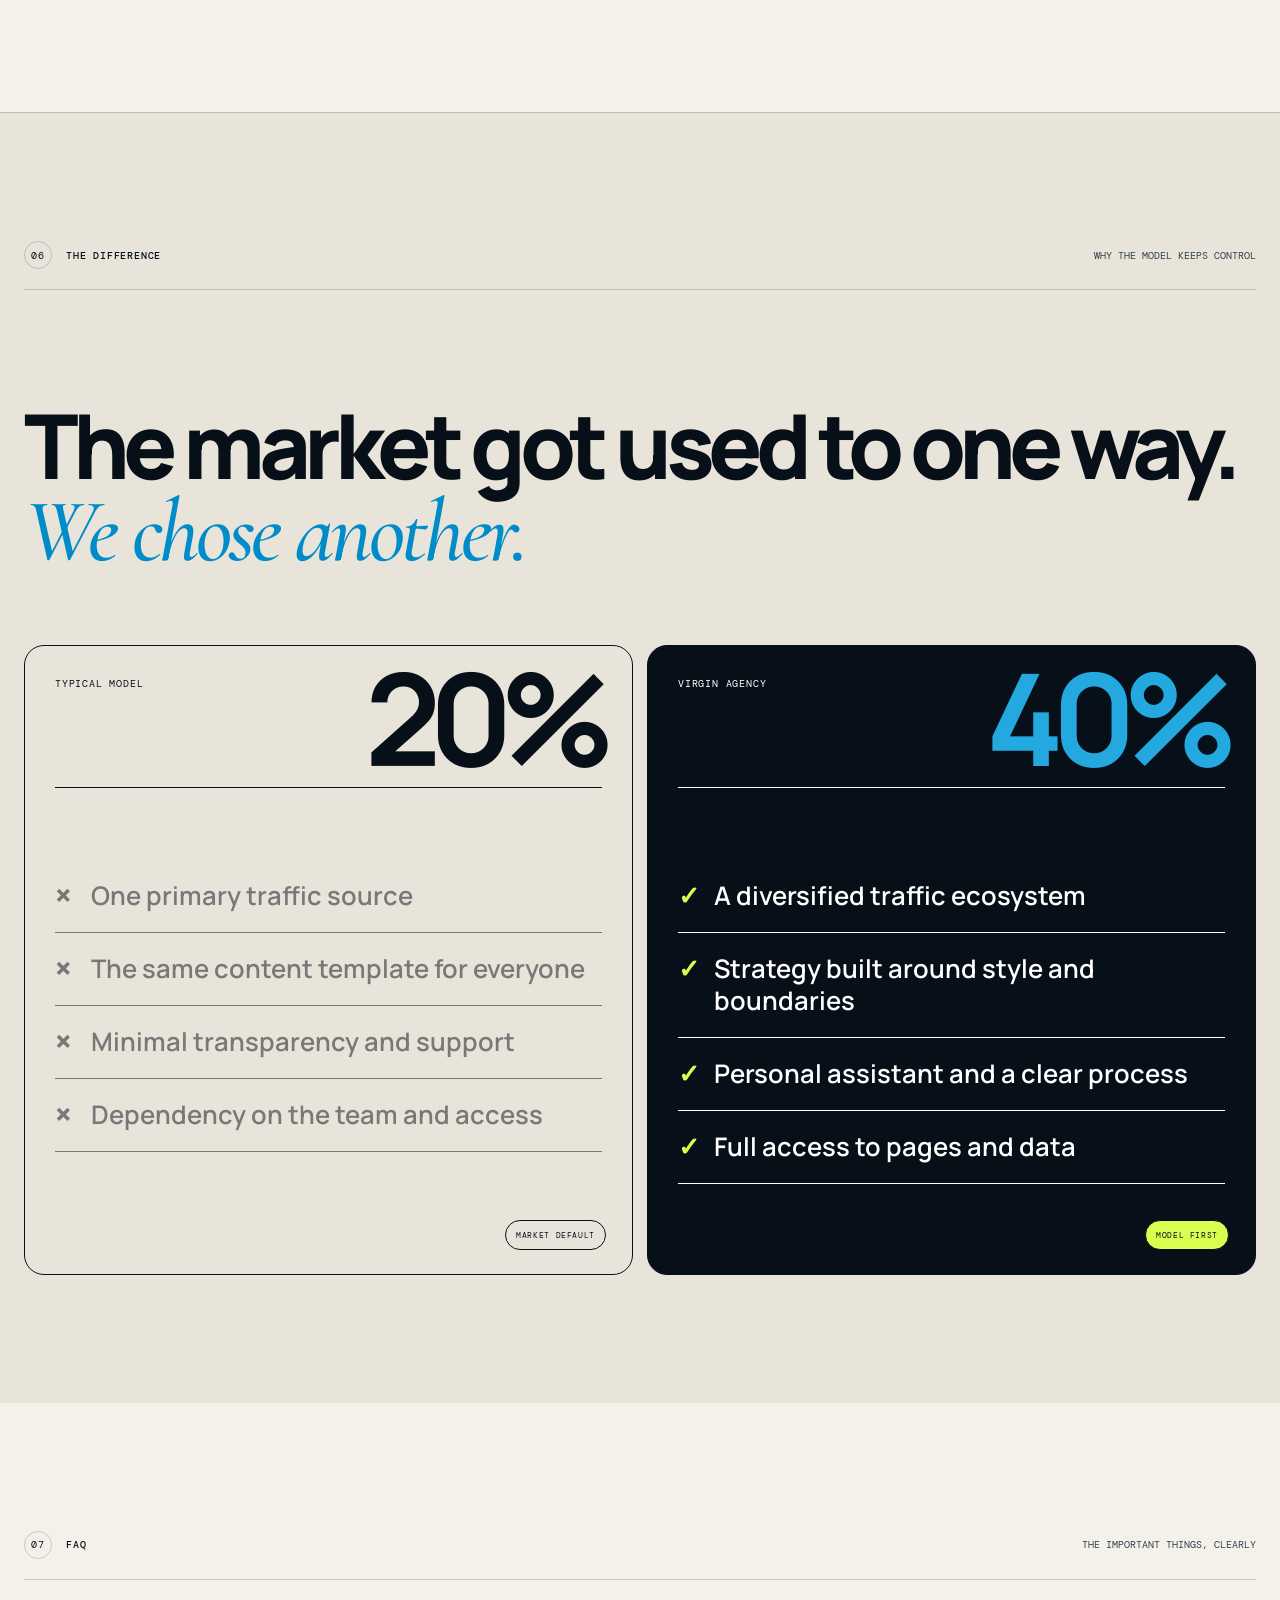
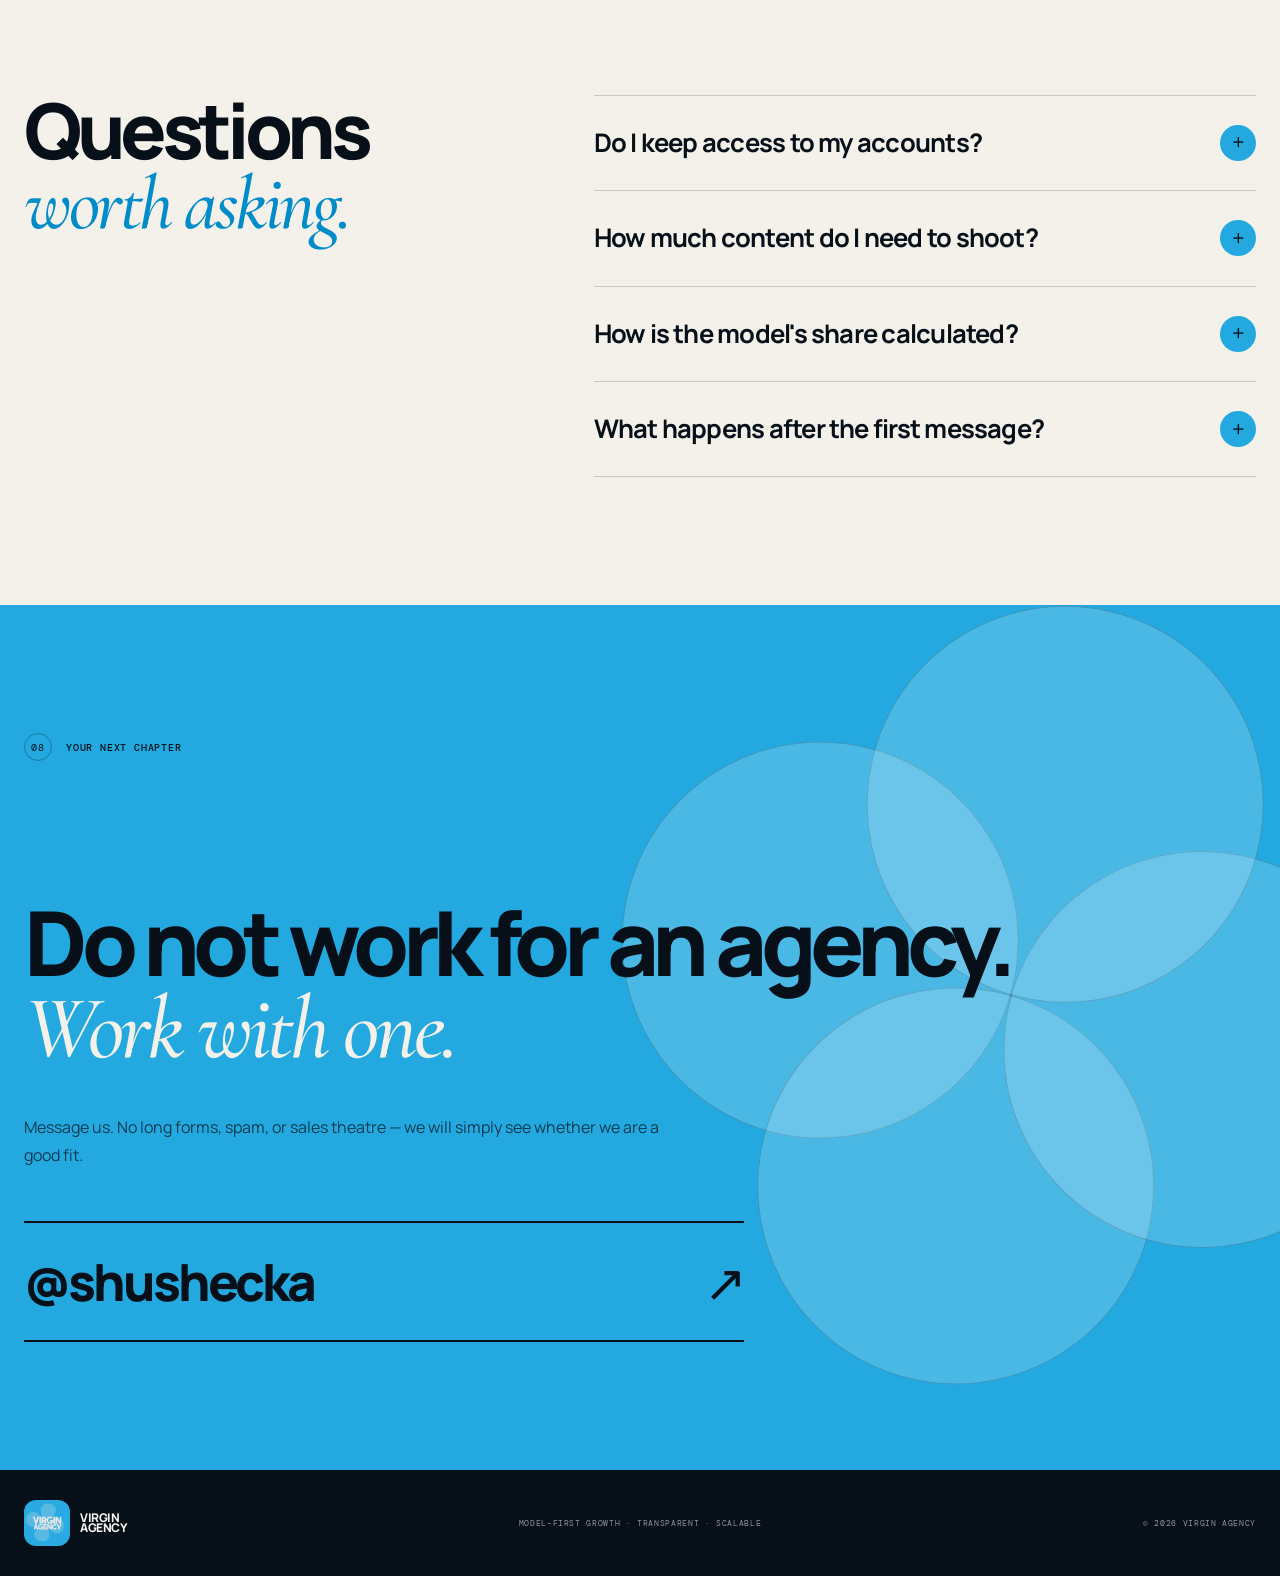
==== commit 01abd480: "Redesign Virgin Agency website" ====
--- a/virgin/index.html
+++ b/virgin/index.html
@@ -1,891 +1,374 @@
 <!doctype html>
-<html lang="en">
+<html lang="ru">
 <head>
-  <meta charset="utf-8" />
-  <meta name="viewport" content="width=device-width,initial-scale=1" />
-  <title>Virgin Agency — Model-first growth</title>
-  <meta name="description" content="Virgin Agency builds around the model, not at her expense: transparent 40% net profit share, diversified traffic, personal support, and full control." />
-
-  <!-- Open Graph -->
-  <meta property="og:title" content="Virgin Agency" />
-  <meta property="og:description" content="Model-first agency. Transparent 40% net profit share. Diversified traffic. Full control." />
-  <meta property="og:type" content="website" />
-  <meta property="og:image" content="assets/logo.jpeg" />
-
-  <style>
-    :root{
-      --bg0:#050a12;
-      --bg1:#071425;
-      --card:rgba(255,255,255,.06);
-      --card2:rgba(255,255,255,.08);
-      --stroke:rgba(255,255,255,.12);
-      --text:rgba(255,255,255,.92);
-      --muted:rgba(255,255,255,.72);
-      --muted2:rgba(255,255,255,.58);
-      --blue:#2ea9df;     /* logo vibe */
-      --blue2:#55c7ff;
-      --shadow: 0 18px 60px rgba(0,0,0,.45);
-      --radius:22px;
-      --radius2:16px;
-      --max:1100px;
-    }
-
-    *{box-sizing:border-box}
-    html,body{height:100%}
-    body{
-      margin:0;
-      font-family: ui-sans-serif, system-ui, -apple-system, Segoe UI, Roboto, Arial, "Apple Color Emoji","Segoe UI Emoji";
-      color:var(--text);
-      background:
-        radial-gradient(1200px 800px at 20% 10%, rgba(46,169,223,.22), transparent 60%),
-        radial-gradient(900px 700px at 80% 20%, rgba(85,199,255,.14), transparent 55%),
-        radial-gradient(900px 800px at 70% 90%, rgba(46,169,223,.10), transparent 55%),
-        linear-gradient(180deg, var(--bg0), var(--bg1) 65%, #040913);
-      overflow-x:hidden;
-    }
-
-    a{color:inherit}
-    .wrap{max-width:var(--max); margin:0 auto; padding:28px 18px 70px}
-    .topbar{
-      display:flex; align-items:center; justify-content:space-between; gap:14px;
-      position:sticky; top:0; z-index:20;
-      padding:14px 0;
-      backdrop-filter: blur(10px);
-      background: linear-gradient(180deg, rgba(5,10,18,.88), rgba(5,10,18,.52));
-      border-bottom:1px solid rgba(255,255,255,.06);
-    }
-    .brand{
-      display:flex; align-items:center; gap:12px; min-width:0;
-    }
-    .logo{
-      width:44px; height:44px; border-radius:14px;
-      background:rgba(255,255,255,.08);
-      border:1px solid rgba(255,255,255,.10);
-      box-shadow: 0 10px 28px rgba(0,0,0,.35);
-      overflow:hidden;
-      flex:0 0 auto;
-    }
-    .logo img{width:100%; height:100%; object-fit:cover; display:block}
-    .brandtext{min-width:0}
-    .brandtext .name{
-      font-weight:800; letter-spacing:.2px; font-size:15px; line-height:1.1;
-      white-space:nowrap; overflow:hidden; text-overflow:ellipsis;
-    }
-    .brandtext .tag{
-      font-size:12px; color:var(--muted2); white-space:nowrap; overflow:hidden; text-overflow:ellipsis;
-      margin-top:2px;
-    }
-
-    .lang{
-      display:flex; align-items:center; gap:8px;
-      padding:6px;
-      border:1px solid rgba(255,255,255,.10);
-      background: rgba(255,255,255,.06);
-      border-radius: 999px;
-      box-shadow: 0 14px 40px rgba(0,0,0,.25);
-    }
-    .lang button{
-      appearance:none; border:0; cursor:pointer;
-      font-weight:700; font-size:12px; letter-spacing:.25px;
-      padding:9px 12px; border-radius: 999px;
-      color: rgba(255,255,255,.78);
-      background: transparent;
-      transition: transform .15s ease, background .15s ease, color .15s ease;
-    }
-    .lang button:hover{transform: translateY(-1px); background: rgba(255,255,255,.07); color: rgba(255,255,255,.92)}
-    .lang button[aria-pressed="true"]{
-      background: linear-gradient(135deg, rgba(46,169,223,.92), rgba(85,199,255,.85));
-      color: #06121f;
-      box-shadow: 0 12px 30px rgba(46,169,223,.22);
-    }
-
-    .hero{
-      margin-top:18px;
-      display:grid;
-      grid-template-columns: 1.1fr .9fr;
-      gap:18px;
-      align-items:stretch;
-    }
-    @media (max-width: 920px){
-      .hero{grid-template-columns:1fr; }
-    }
-
-    .card{
-      border-radius: var(--radius);
-      background: linear-gradient(180deg, rgba(255,255,255,.08), rgba(255,255,255,.05));
-      border: 1px solid rgba(255,255,255,.11);
-      box-shadow: var(--shadow);
-      overflow:hidden;
-      position:relative;
-    }
-    .card::before{
-      content:"";
-      position:absolute; inset:-2px;
-      background: radial-gradient(500px 250px at 15% 15%, rgba(46,169,223,.25), transparent 60%);
-      opacity:.9; pointer-events:none;
-      mask: linear-gradient(#000, transparent 72%);
-    }
-    .card-inner{position:relative; padding:26px}
-    .kicker{
-      display:inline-flex; align-items:center; gap:8px;
-      font-weight:800; font-size:12px; letter-spacing:.22em; text-transform:uppercase;
-      color: rgba(255,255,255,.78);
-      padding:8px 12px;
-      border-radius: 999px;
-      border: 1px solid rgba(255,255,255,.12);
-      background: rgba(255,255,255,.05);
-    }
-    .dot{
-      width:8px; height:8px; border-radius:99px;
-      background: linear-gradient(135deg, var(--blue), var(--blue2));
-      box-shadow: 0 10px 22px rgba(46,169,223,.22);
-    }
-    h1{
-      margin:14px 0 10px;
-      font-size: clamp(30px, 3.6vw, 46px);
-      line-height:1.06;
-      letter-spacing:-.02em;
-    }
-    .lead{
-      margin:0;
-      font-size: 15px;
-      line-height:1.6;
-      color: var(--muted);
-      max-width: 62ch;
-    }
-    .pillrow{
-      display:flex; flex-wrap:wrap; gap:10px;
-      margin-top:18px;
-    }
-    .pill{
-      display:flex; align-items:center; gap:10px;
-      padding:12px 12px;
-      border-radius: 999px;
-      background: rgba(255,255,255,.06);
-      border: 1px solid rgba(255,255,255,.12);
-      color: rgba(255,255,255,.86);
-      font-weight:700; font-size:13px;
-    }
-    .pill .b{
-      width:10px; height:10px; border-radius:99px;
-      background: linear-gradient(135deg, rgba(46,169,223,1), rgba(85,199,255,1));
-    }
-
-    .side{
-      display:flex; flex-direction:column; gap:14px;
-    }
-    .statgrid{
-      display:grid;
-      grid-template-columns: repeat(2, minmax(0, 1fr));
-      gap:12px;
-    }
-    @media (max-width: 520px){
-      .statgrid{grid-template-columns:1fr}
-    }
-    .stat{
-      border-radius: var(--radius2);
-      background: rgba(255,255,255,.06);
-      border:1px solid rgba(255,255,255,.10);
-      padding:14px 14px 12px;
-    }
-    .stat .num{
-      font-weight:900;
-      font-size: 18px;
-      letter-spacing:-.01em;
-    }
-    .stat .lbl{
-      margin-top:6px;
-      font-size: 12px;
-      color: var(--muted2);
-      line-height:1.45;
-    }
-    .cta{
-      border-radius: var(--radius2);
-      padding:16px;
-      border:1px solid rgba(255,255,255,.12);
-      background: linear-gradient(135deg, rgba(46,169,223,.18), rgba(255,255,255,.05));
-      display:flex; flex-direction:column; gap:12px;
-    }
-    .cta p{margin:0; color:var(--muted); line-height:1.6; font-size:14px}
-    .cta a{
-      display:inline-flex; align-items:center; justify-content:center; gap:10px;
-      text-decoration:none;
-      padding:12px 14px;
-      border-radius: 14px;
-      background: linear-gradient(135deg, rgba(46,169,223,.92), rgba(85,199,255,.86));
-      color:#06121f;
-      font-weight:900;
-      letter-spacing:.01em;
-      box-shadow: 0 16px 40px rgba(46,169,223,.22);
-      transition: transform .15s ease, filter .15s ease;
-    }
-    .cta a:hover{transform: translateY(-1px); filter: brightness(1.02)}
-    .cta a:active{transform: translateY(0px); filter: brightness(.98)}
-    .cta small{color:rgba(255,255,255,.55)}
-    .section{
-      margin-top:18px;
-      padding:22px;
-      border-radius: var(--radius);
-      background: rgba(255,255,255,.04);
-      border:1px solid rgba(255,255,255,.08);
-    }
-    .section h2{
-      margin:0 0 8px;
-      font-size: 18px;
-      letter-spacing:-.01em;
-    }
-    .section p{
-      margin:0;
-      color:var(--muted);
-      line-height:1.7;
-      font-size:14px;
-    }
-    .grid2{
-      display:grid;
-      grid-template-columns: 1fr 1fr;
-      gap:14px;
-      margin-top:14px;
-    }
-    @media (max-width: 920px){ .grid2{grid-template-columns:1fr} }
-    .feature{
-      border-radius: var(--radius2);
-      background: rgba(255,255,255,.05);
-      border:1px solid rgba(255,255,255,.10);
-      padding:16px;
-    }
-    .feature h3{
-      margin:0 0 8px;
-      font-size: 15px;
-      letter-spacing:-.01em;
-    }
-    .feature ul{
-      margin:0; padding-left:18px;
-      color: var(--muted);
-      line-height:1.7;
-      font-size:14px;
-    }
-    .divider{
-      height:1px;
-      background: linear-gradient(90deg, transparent, rgba(255,255,255,.16), transparent);
-      margin:16px 0;
-    }
-
-    /* Carousel */
-    .casesHead{
-      display:flex; align-items:flex-end; justify-content:space-between; gap:12px;
-      flex-wrap:wrap;
-    }
-    .casesHead .sub{color:var(--muted2); font-size:13px; margin:0; line-height:1.5}
-    .carouselWrap{
-      margin-top:14px;
-      border-radius: var(--radius);
-      border:1px solid rgba(255,255,255,.10);
-      background: rgba(255,255,255,.04);
-      overflow:hidden;
-    }
-    .carousel{
-      display:flex;
-      overflow-x:auto;
-      scroll-snap-type:x mandatory;
-      scroll-behavior:smooth;
-      gap:14px;
-      padding:16px;
-    }
-    .carousel::-webkit-scrollbar{height:10px}
-    .carousel::-webkit-scrollbar-thumb{background: rgba(255,255,255,.15); border-radius:999px}
-    .slide{
-      flex: 0 0 min(78vw, 520px);
-      scroll-snap-align:center;
-      border-radius: 18px;
-      border:1px solid rgba(255,255,255,.10);
-      background: rgba(255,255,255,.05);
-      overflow:hidden;
-      position:relative;
-    }
-    .slide .ph{
-      width:100%;
-      height: 320px;
-      display:block;
-      background:
-        radial-gradient(600px 300px at 20% 30%, rgba(46,169,223,.18), transparent 60%),
-        radial-gradient(600px 300px at 80% 80%, rgba(85,199,255,.12), transparent 60%),
-        rgba(255,255,255,.03);
-    }
-    @media (max-width: 520px){
-      .slide{flex-basis: 86vw}
-      .slide .ph{height: 280px}
-    }
-    .slide img{
-      width:100%;
-      height:100%;
-      object-fit: contain;      /* handles different sizes nicely */
-      display:block;
-      background: rgba(0,0,0,.25);
-    }
-    .slide .cap{
-      position:absolute; left:12px; top:12px;
-      font-size:12px; font-weight:900;
-      padding:8px 10px;
-      border-radius: 999px;
-      color: rgba(255,255,255,.90);
-      background: rgba(0,0,0,.35);
-      border:1px solid rgba(255,255,255,.14);
-      backdrop-filter: blur(8px);
-    }
-    .controls{
-      display:flex; justify-content:space-between; align-items:center;
-      gap:12px;
-      padding:12px 14px 14px;
-      border-top:1px solid rgba(255,255,255,.08);
-      background: rgba(0,0,0,.16);
-    }
-    .btnRow{display:flex; gap:10px}
-    .navbtn{
-      appearance:none; border:1px solid rgba(255,255,255,.12);
-      background: rgba(255,255,255,.06);
-      color: rgba(255,255,255,.90);
-      cursor:pointer;
-      padding:10px 12px;
-      border-radius: 14px;
-      font-weight:900;
-      transition: transform .15s ease, background .15s ease;
-    }
-    .navbtn:hover{transform: translateY(-1px); background: rgba(255,255,255,.08)}
-    .navbtn:active{transform: translateY(0px); background: rgba(255,255,255,.06)}
-    .dots{display:flex; gap:6px; flex-wrap:wrap; justify-content:flex-end}
-    .dotb{
-      width:8px; height:8px; border-radius:99px;
-      background: rgba(255,255,255,.18);
-      border:1px solid rgba(255,255,255,.10);
-    }
-    .dotb[aria-current="true"]{
-      background: linear-gradient(135deg, rgba(46,169,223,1), rgba(85,199,255,1));
-      border-color: rgba(255,255,255,.22);
-    }
-
-    .footer{
-      margin-top:18px;
-      padding:22px;
-      border-radius: var(--radius);
-      background: linear-gradient(135deg, rgba(255,255,255,.05), rgba(46,169,223,.08));
-      border:1px solid rgba(255,255,255,.10);
-      text-align:center;
-    }
-    .footer h2{margin:0 0 8px; font-size:18px}
-    .footer p{margin:0; color:var(--muted); line-height:1.7; font-size:14px}
-    .handle{
-      display:inline-flex; align-items:center; justify-content:center;
-      margin-top:12px;
-      padding:12px 14px;
-      border-radius: 14px;
-      background: rgba(0,0,0,.22);
-      border:1px solid rgba(255,255,255,.14);
-      font-weight:900;
-      letter-spacing:.01em;
-    }
-
-    /* Accessibility focus */
-    button:focus-visible, a:focus-visible{
-      outline: 3px solid rgba(85,199,255,.70);
-      outline-offset: 2px;
-    }
-  </style>
+  <meta charset="utf-8">
+  <meta name="viewport" content="width=device-width, initial-scale=1">
+  <meta name="theme-color" content="#23a9e0">
+
+  <title>Virgin Agency — агентство работает на модель</title>
+  <meta name="description" content="Модель получает 40% чистой прибыли, полный доступ к аккаунтам, персональную команду и диверсифицированную систему трафика.">
+  <link rel="canonical" href="https://vilinks.github.io/agency/virgin/">
+
+  <meta property="og:title" content="Virgin Agency — Model-first growth">
+  <meta property="og:description" content="The agency works for the model. Not the other way around.">
+  <meta property="og:type" content="website">
+  <meta property="og:url" content="https://vilinks.github.io/agency/virgin/">
+  <meta property="og:image" content="https://vilinks.github.io/agency/virgin/assets/og.png">
+  <meta property="og:image:width" content="1672">
+  <meta property="og:image:height" content="941">
+  <meta property="og:image:alt" content="Virgin Agency — 40% net profit, full control, multi-channel growth">
+  <meta name="twitter:card" content="summary_large_image">
+  <meta name="twitter:title" content="Virgin Agency — Model-first growth">
+  <meta name="twitter:description" content="The agency works for the model. Not the other way around.">
+  <meta name="twitter:image" content="https://vilinks.github.io/agency/virgin/assets/og.png">
+
+  <link rel="icon" href="assets/logo.jpeg">
+  <link rel="preconnect" href="https://fonts.googleapis.com">
+  <link rel="preconnect" href="https://fonts.gstatic.com" crossorigin>
+  <link href="https://fonts.googleapis.com/css2?family=Cormorant+Garamond:ital,wght@1,500;1,600&amp;family=DM+Mono:wght@400;500&amp;family=Manrope:wght@400;500;600;700;800&amp;display=swap" rel="stylesheet">
+  <link rel="stylesheet" href="styles.css">
+  <script src="app.js" defer></script>
 </head>
 <body>
-  <div class="wrap">
-    <div class="topbar" role="banner">
-      <div class="brand" aria-label="Virgin Agency">
-        <div class="logo" aria-hidden="true"><img src="assets/logo.jpeg" alt="Virgin Agency logo"></div>
-        <div class="brandtext">
-          <div class="name">VIRGIN AGENCY</div>
-          <div class="tag" data-i18n="top.tagline">Model-first growth. Transparent. Scalable.</div>
-        </div>
-      </div>
-
-      <div class="lang" aria-label="Language switcher">
-        <button type="button" class="langbtn" data-lang="en" aria-pressed="true">EN</button>
-        <button type="button" class="langbtn" data-lang="es" aria-pressed="false">ES</button>
-        <button type="button" class="langbtn" data-lang="ru" aria-pressed="false">RU</button>
-      </div>
+  <a class="skip-link" href="#content" data-i18n="a11y.skip">Перейти к содержанию</a>
+  <div class="scroll-progress" aria-hidden="true"><span id="scrollProgress"></span></div>
+  <div class="cursor-glow" aria-hidden="true"></div>
+
+  <header class="site-header" id="siteHeader">
+    <a class="brand" href="#top" aria-label="Virgin Agency — на главную">
+      <img class="brand-mark" src="assets/logo.jpeg" alt="" width="48" height="48">
+      <span class="brand-name">VIRGIN<br>AGENCY</span>
+    </a>
+
+    <button class="menu-toggle" id="menuToggle" type="button" aria-expanded="false" aria-controls="mainNav">
+      <span data-i18n="nav.menu">Меню</span>
+      <i aria-hidden="true"></i>
+    </button>
+
+    <nav class="main-nav" id="mainNav" aria-label="Основная навигация">
+      <a href="#position" data-i18n="nav.position">Позиция</a>
+      <a href="#approach" data-i18n="nav.approach">Подход</a>
+      <a href="#cases" data-i18n="nav.cases">Результаты</a>
+      <a href="#faq" data-i18n="nav.faq">FAQ</a>
+    </nav>
+
+    <div class="header-actions">
+      <div class="lang-switcher" aria-label="Выбор языка">
+        <button type="button" class="lang-button" data-lang="en">EN</button>
+        <button type="button" class="lang-button" data-lang="es">ES</button>
+        <button type="button" class="lang-button" data-lang="ru" aria-pressed="true">RU</button>
+      </div>
+      <a class="header-cta magnetic" href="https://t.me/shushecka" target="_blank" rel="noopener">
+        <span data-i18n="nav.cta">Обсудить старт</span><b aria-hidden="true">↗</b>
+      </a>
     </div>
-
-    <main>
-      <div class="hero">
-        <section class="card" aria-label="Intro">
-          <div class="card-inner">
-            <div class="kicker"><span class="dot" aria-hidden="true"></span><span data-i18n="hero.kicker">MODEL-FIRST AGENCY</span></div>
-            <h1 data-i18n="hero.h1">We build around the model — not at her expense.</h1>
-            <p class="lead" data-i18n="hero.lead">
-              A simple and honest position: the model receives <b>40% of net profit</b> — transparent, clear, and paid by a understandable scheme.
-            </p>
-
-            <div class="pillrow" aria-label="Key points">
-              <div class="pill"><span class="b" aria-hidden="true"></span><span data-i18n="hero.p1">40% to the model</span></div>
-              <div class="pill"><span class="b" aria-hidden="true"></span><span data-i18n="hero.p2">Diversified traffic system</span></div>
-              <div class="pill"><span class="b" aria-hidden="true"></span><span data-i18n="hero.p3">Full access & control</span></div>
-            </div>
+  </header>
+
+  <main id="content">
+    <section class="hero" id="top" aria-labelledby="heroTitle">
+      <div class="hero-grid" aria-hidden="true"></div>
+      <div class="hero-noise" aria-hidden="true"></div>
+
+      <div class="hero-copy">
+        <div class="eyebrow reveal">
+          <span class="status-dot" aria-hidden="true"></span>
+          <span data-i18n="hero.eyebrow">Boutique creator management · Global</span>
+        </div>
+
+        <h1 id="heroTitle" class="hero-title reveal" data-i18n="hero.title">
+          Агентство работает<br>
+          <em>на модель.</em> Не наоборот.
+        </h1>
+
+        <p class="hero-lead reveal" data-i18n="hero.lead">
+          Строим персональную систему роста вокруг твоего стиля, границ и целей. Ты сохраняешь контроль, получаешь <strong>40% чистой прибыли</strong> и не живёшь ради контента.
+        </p>
+
+        <div class="hero-actions reveal">
+          <a class="button button-dark magnetic" href="https://t.me/shushecka" target="_blank" rel="noopener">
+            <span data-i18n="hero.cta">Написать в Telegram</span>
+            <b aria-hidden="true">↗</b>
+          </a>
+          <a class="text-link" href="#approach">
+            <span data-i18n="hero.secondary">Как это работает</span>
+            <b aria-hidden="true">↓</b>
+          </a>
+        </div>
+
+        <div class="hero-meta reveal" aria-label="Ключевые преимущества">
+          <span data-i18n="hero.meta1">Полный доступ</span>
+          <span data-i18n="hero.meta2">Личный ассистент</span>
+          <span data-i18n="hero.meta3">Без шаблонов</span>
+        </div>
+      </div>
+
+      <div class="hero-art reveal" id="heroArt" aria-label="40 процентов чистой прибыли модели">
+        <div class="hero-art-label" data-i18n="hero.artLabel">Чистая прибыль модели</div>
+        <div class="flower flower-back" aria-hidden="true">
+          <i></i><i></i><i></i><i></i>
+        </div>
+        <div class="hero-number" aria-hidden="true">
+          <span>40</span><sup>%</sup>
+        </div>
+        <div class="orbit-note orbit-note-one">
+          <span>01</span>
+          <b data-i18n="hero.orbit1">Прозрачная<br>математика</b>
+        </div>
+        <div class="orbit-note orbit-note-two">
+          <span>02</span>
+          <b data-i18n="hero.orbit2">Трафик как<br>экосистема</b>
+        </div>
+        <div class="hero-art-footer">
+          <span data-i18n="hero.artFooter">Model-first since day one</span>
+          <span aria-hidden="true">✦</span>
+        </div>
+      </div>
+
+      <div class="hero-index" aria-hidden="true">01 / VIRGIN</div>
+    </section>
+
+    <div class="marquee" aria-label="Каналы роста">
+      <div class="marquee-track">
+        <span>TWITTER</span><i>✦</i><span>REDDIT</span><i>✦</i><span>INSTAGRAM</span><i>✦</i>
+        <span>TIKTOK</span><i>✦</i><span>YOUTUBE SHORTS</span><i>✦</i><span>FANSLY</span><i>✦</i>
+        <span>ORGANIC</span><i>✦</i><span>RETENTION</span><i>✦</i>
+        <span>TWITTER</span><i>✦</i><span>REDDIT</span><i>✦</i><span>INSTAGRAM</span><i>✦</i>
+        <span>TIKTOK</span><i>✦</i><span>YOUTUBE SHORTS</span><i>✦</i><span>FANSLY</span><i>✦</i>
+        <span>ORGANIC</span><i>✦</i><span>RETENTION</span><i>✦</i>
+      </div>
+    </div>
+
+    <section class="position section-pad" id="position">
+      <div class="section-top reveal">
+        <p class="section-kicker"><span>02</span><b data-i18n="position.kicker">Наша позиция</b></p>
+        <p class="section-aside" data-i18n="position.aside">Партнёрство вместо зависимости</p>
+      </div>
+
+      <div class="position-layout">
+        <h2 class="statement reveal" data-i18n="position.title">
+          Модель — не расходник.<br>
+          <em>Она и есть бренд.</em>
+        </h2>
+        <div class="position-copy reveal">
+          <p data-i18n="position.text">
+            Поэтому мы не отнимаем доступы, не прячем действия и не заставляем бесконечно «снимать больше». Команда берёт на себя стратегию, трафик, продажи и рутину — а система адаптируется под тебя.
+          </p>
+          <a class="text-link" href="#compare">
+            <span data-i18n="position.link">Сравнить подходы</span>
+            <b aria-hidden="true">↘</b>
+          </a>
+        </div>
+      </div>
+
+      <div class="principles">
+        <article class="principle reveal">
+          <span class="principle-number" data-count="40">40</span><sup>%</sup>
+          <h3 data-i18n="principles.oneTitle">модели от чистой прибыли</h3>
+          <p data-i18n="principles.oneText">Понятная схема без «сюрпризов» в конце месяца.</p>
+        </article>
+        <article class="principle reveal">
+          <span class="principle-symbol" aria-hidden="true">∞</span>
+          <h3 data-i18n="principles.twoTitle">источников для роста</h3>
+          <p data-i18n="principles.twoText">Не ставим весь результат на один удачный канал.</p>
+        </article>
+        <article class="principle reveal">
+          <span class="principle-symbol" aria-hidden="true">24/7</span>
+          <h3 data-i18n="principles.threeTitle">поддержка и контроль</h3>
+          <p data-i18n="principles.threeText">Личный контакт и прозрачный процесс без исчезновений.</p>
+        </article>
+      </div>
+    </section>
+
+    <section class="approach section-pad" id="approach">
+      <div class="section-top section-top-light reveal">
+        <p class="section-kicker"><span>03</span><b data-i18n="approach.kicker">Как мы работаем</b></p>
+        <p class="section-aside" data-i18n="approach.aside">Система вместо хаоса</p>
+      </div>
+
+      <div class="approach-heading">
+        <h2 class="reveal" data-i18n="approach.title">Меньше рутины.<br><em>Больше результата.</em></h2>
+        <p class="reveal" data-i18n="approach.intro">Четыре слоя одной системы: позиционирование, контент, дистрибуция и удержание.</p>
+      </div>
+
+      <div class="approach-list">
+        <article class="approach-item reveal">
+          <span class="approach-index">01</span>
+          <div>
+            <h3 data-i18n="approach.oneTitle">Персональная стратегия</h3>
+            <p data-i18n="approach.oneText">Определяем стиль, границы, цели и сильные стороны. Никаких универсальных сценариев, которые не похожи на тебя.</p>
           </div>
-        </section>
-
-        <aside class="side" aria-label="Highlights">
-          <section class="card">
-            <div class="card-inner">
-              <div class="statgrid">
-                <div class="stat">
-                  <div class="num" data-i18n="stats.s1n">40%</div>
-                  <div class="lbl" data-i18n="stats.s1t">to the model from net profit</div>
-                </div>
-                <div class="stat">
-                  <div class="num" data-i18n="stats.s2n">Ecosystem</div>
-                  <div class="lbl" data-i18n="stats.s2t">not a single lucky channel</div>
-                </div>
-                <div class="stat">
-                  <div class="num" data-i18n="stats.s3n">Assistant</div>
-                  <div class="lbl" data-i18n="stats.s3t">always on call for questions</div>
-                </div>
-                <div class="stat">
-                  <div class="num" data-i18n="stats.s4n">Transparency</div>
-                  <div class="lbl" data-i18n="stats.s4t">no hidden actions or “black magic”</div>
-                </div>
-              </div>
-
-              <div class="divider"></div>
-
-              <div class="cta" role="note">
-                <p data-i18n="cta.text">Want to start working with us? Message us on Telegram.</p>
-                <a href="https://t.me/shushecka" target="_blank" rel="noopener" aria-label="Open Telegram @shushecka">
-                  <span data-i18n="cta.btn">Write on Telegram</span> <span aria-hidden="true">→</span>
-                </a>
-                <small data-i18n="cta.note">We respond fast. No spam. Straight to business.</small>
-              </div>
-            </div>
-          </section>
-        </aside>
-      </div>
-
-      <section class="section" aria-label="Position">
-        <h2 data-i18n="pos.h2">Our position</h2>
-        <p data-i18n="pos.p">
-          We don’t believe in agencies where the model is a consumable, not a partner.
-          Our goal is to build the best service on the market and remove as much routine as possible so you spend minimal time and get maximum results.
+          <span class="approach-arrow" aria-hidden="true">↗</span>
+        </article>
+        <article class="approach-item reveal">
+          <span class="approach-index">02</span>
+          <div>
+            <h3 data-i18n="approach.twoTitle">Контент без выгорания</h3>
+            <p data-i18n="approach.twoText">Даём чёткий формат съёмок и минимально необходимый объём. Контент работает на тебя, а не забирает всю жизнь.</p>
+          </div>
+          <span class="approach-arrow" aria-hidden="true">↗</span>
+        </article>
+        <article class="approach-item reveal">
+          <span class="approach-index">03</span>
+          <div>
+            <h3 data-i18n="approach.threeTitle">Мультиканальный рост</h3>
+            <p data-i18n="approach.threeText">Соцсети, органика, adult-платформы и агрегаторы работают как единая экосистема, а не набор случайных тестов.</p>
+          </div>
+          <span class="approach-arrow" aria-hidden="true">↗</span>
+        </article>
+        <article class="approach-item reveal">
+          <span class="approach-index">04</span>
+          <div>
+            <h3 data-i18n="approach.fourTitle">Продажи и удержание</h3>
+            <p data-i18n="approach.fourText">Опытная команда понимает психологию подписчиков и фокусируется на LTV, удержании и долгосрочном росте.</p>
+          </div>
+          <span class="approach-arrow" aria-hidden="true">↗</span>
+        </article>
+      </div>
+    </section>
+
+    <section class="growth section-pad" aria-labelledby="growthTitle">
+      <div class="growth-copy">
+        <p class="section-kicker section-kicker-dark reveal"><span>04</span><b data-i18n="growth.kicker">Growth engine</b></p>
+        <h2 id="growthTitle" class="reveal" data-i18n="growth.title">Не канал.<br><em>Экосистема.</em></h2>
+        <p class="growth-lead reveal" data-i18n="growth.text">
+          Если один источник меняет алгоритм, система продолжает работать. Мы распределяем внимание, тесты и контент между площадками и усиливаем то, что даёт результат.
         </p>
-      </section>
-
-      <section class="section" aria-label="How we work">
-        <div class="grid2">
-          <div class="feature">
-            <h3 data-i18n="f1.h3">Minimum effort — maximum income</h3>
-            <ul>
-              <li data-i18n="f1.li1">minimum requirements for content volume</li>
-              <li data-i18n="f1.li2">clear, understandable shooting format</li>
-              <li data-i18n="f1.li3">no chaotic “shoot more” race</li>
-              <li data-i18n="f1.li4">you don’t live for content — content works for you</li>
-            </ul>
-          </div>
-
-          <div class="feature">
-            <h3 data-i18n="f2.h3">Personal approach, not templates</h3>
-            <ul>
-              <li data-i18n="f2.li1">personal assistant always on call</li>
-              <li data-i18n="f2.li2">individual content plan for your style & boundaries</li>
-              <li data-i18n="f2.li3">full control: you know what happens and why</li>
-              <li data-i18n="f2.li4">we don’t break the model for the market — we adapt the market to the model</li>
-            </ul>
-          </div>
-
-          <div class="feature">
-            <h3 data-i18n="f3.h3">Scalable traffic, not one source</h3>
-            <ul>
-              <li data-i18n="f3.li1">social & organic: Twitter (software accounts), Twitter organic, Bluesky, Reddit, Instagram, TikTok, YouTube Shorts</li>
-              <li data-i18n="f3.li2">adult platforms: Fansly setup & launch, FUP traffic, SFS on free page</li>
-              <li data-i18n="f3.li3">adult sites & aggregators: Pornhub network, Xvideos, Xhamster, Spankbang, Eporner, Tnaflix, Redgifs, Sharesome, FikFap & more</li>
-              <li data-i18n="f3.li4">we build an ecosystem, not a single lucky channel</li>
-            </ul>
-          </div>
-
-          <div class="feature">
-            <h3 data-i18n="f4.h3">Transparency & control</h3>
-            <ul>
-              <li data-i18n="f4.li1">we do not take away access to your pages</li>
-              <li data-i18n="f4.li2">you always have full access and control</li>
-              <li data-i18n="f4.li3">no hidden actions behind your back</li>
-              <li data-i18n="f4.li4">you always see what happens with your accounts and traffic</li>
-            </ul>
-          </div>
-
-          <div class="feature">
-            <h3 data-i18n="f5.h3">Professional team</h3>
-            <ul>
-              <li data-i18n="f5.li1">experienced team of chatters</li>
-              <li data-i18n="f5.li2">people who understand subscriber psychology</li>
-              <li data-i18n="f5.li3">specialists focused on retention and long-term growth, not one-time sales</li>
-            </ul>
-          </div>
-
-          <div class="feature">
-            <h3 data-i18n="f6.h3">Why it’s unique</h3>
-            <ul>
-              <li data-i18n="f6.li1">market “norm”: 20% to the model, one traffic source, no support, full dependence</li>
-              <li data-i18n="f6.li2">our logic: 40% to the model, diversified traffic, personal approach, transparency, long-term strategy</li>
-              <li data-i18n="f6.li3">this offer is rare — that’s exactly why we built it</li>
-            </ul>
-          </div>
-        </div>
-      </section>
-
-      <section class="section" aria-label="Cases">
-        <div class="casesHead">
-          <div>
-            <h2 data-i18n="cases.h2">Cases</h2>
-            <p class="sub" data-i18n="cases.sub">Swipe / scroll. 14 images from <code>assets/cases/1.jpeg</code> to <code>14.jpeg</code>.</p>
-          </div>
-        </div>
-
-        <div class="carouselWrap" aria-label="Cases carousel">
-          <div class="carousel" id="carousel" tabindex="0" aria-label="Carousel (use arrows)">
-            <!-- Slides injected by JS -->
-          </div>
-          <div class="controls">
-            <div class="btnRow">
-              <button class="navbtn" type="button" id="prev" aria-label="Previous slide">← <span data-i18n="cases.prev">Prev</span></button>
-              <button class="navbtn" type="button" id="next" aria-label="Next slide"><span data-i18n="cases.next">Next</span> →</button>
-            </div>
-            <div class="dots" id="dots" aria-label="Slide indicators"></div>
-          </div>
-        </div>
-      </section>
-
-      <footer class="footer" aria-label="Contacts">
-        <h2 data-i18n="contact.h2">Contacts</h2>
-        <p data-i18n="contact.p">If you want to start working with us — write in Telegram here:</p>
-        <div class="handle">@shushecka</div>
-      </footer>
-    </main>
-  </div>
-
-  <script>
-    (function(){
-      const i18n = {
-        en: {
-          "top.tagline": "Model-first growth. Transparent. Scalable.",
-          "hero.kicker": "MODEL-FIRST AGENCY",
-          "hero.h1": "We build around the model — not at her expense.",
-          "hero.lead": "Our position is simple and honest: the model receives <b>40% of net profit</b>. Not “before deductions”, not “someday later” — a clear, transparent scheme.",
-          "hero.p1": "40% to the model",
-          "hero.p2": "Diversified traffic system",
-          "hero.p3": "Full access & control",
-          "stats.s1n": "40%",
-          "stats.s1t": "to the model from net profit",
-          "stats.s2n": "Ecosystem",
-          "stats.s2t": "not a single lucky channel",
-          "stats.s3n": "Assistant",
-          "stats.s3t": "always on call for questions",
-          "stats.s4n": "Transparency",
-          "stats.s4t": "no hidden actions or “black magic”",
-          "cta.text": "Want to start working with us? Message us on Telegram.",
-          "cta.btn": "Write on Telegram",
-          "cta.note": "We respond fast. No spam. Straight to business.",
-          "pos.h2": "Our position",
-          "pos.p": "We don’t believe in agencies where the model is a consumable, not a partner. Our goal is to build the best service on the market and remove as much routine as possible so you spend minimal time and get maximum results.",
-          "f1.h3": "Minimum effort — maximum income",
-          "f1.li1": "minimum requirements for content volume",
-          "f1.li2": "clear, understandable shooting format",
-          "f1.li3": "no chaotic “shoot more” race",
-          "f1.li4": "you don’t live for content — content works for you",
-          "f2.h3": "Personal approach, not templates",
-          "f2.li1": "personal assistant always on call",
-          "f2.li2": "individual content plan for your style & boundaries",
-          "f2.li3": "full control: you know what happens and why",
-          "f2.li4": "we don’t break the model for the market — we adapt the market to the model",
-          "f3.h3": "Scalable traffic, not one source",
-          "f3.li1": "social & organic: Twitter (software accounts), Twitter organic, Bluesky, Reddit, Instagram, TikTok, YouTube Shorts",
-          "f3.li2": "adult platforms: Fansly setup & launch, FUP traffic, SFS on free page",
-          "f3.li3": "adult sites & aggregators: Pornhub network, Xvideos, Xhamster, Spankbang, Eporner, Tnaflix, Redgifs, Sharesome, FikFap & more",
-          "f3.li4": "we build an ecosystem, not a single lucky channel",
-          "f4.h3": "Transparency & control",
-          "f4.li1": "we do not take away access to your pages",
-          "f4.li2": "you always have full access and control",
-          "f4.li3": "no hidden actions behind your back",
-          "f4.li4": "you always see what happens with your accounts and traffic",
-          "f5.h3": "Professional team",
-          "f5.li1": "experienced team of chatters",
-          "f5.li2": "people who understand subscriber psychology",
-          "f5.li3": "specialists focused on retention and long-term growth, not one-time sales",
-          "f6.h3": "Why it’s unique",
-          "f6.li1": "market “norm”: 20% to the model, one traffic source, no support, full dependence",
-          "f6.li2": "our logic: 40% to the model, diversified traffic, personal approach, transparency, long-term strategy",
-          "f6.li3": "this offer is rare — that’s exactly why we built it",
-          "cases.h2": "Cases",
-          "cases.sub": "Swipe / scroll. 14 images from assets/cases/1.jpeg to 14.jpeg.",
-          "cases.prev": "Prev",
-          "cases.next": "Next",
-          "contact.h2": "Contacts",
-          "contact.p": "If you want to start working with us — write in Telegram here:"
-        },
-        es: {
-          "top.tagline": "Crecimiento centrado en la modelo. Transparente. Escalable.",
-          "hero.kicker": "AGENCIA CENTRADA EN LA MODELO",
-          "hero.h1": "Construimos el trabajo alrededor de la modelo — no a costa de ella.",
-          "hero.lead": "Nuestra postura es simple y honesta: la modelo recibe <b>40% de la ganancia neta</b>. No “antes de descuentos”, no “algún día” — un esquema claro y transparente.",
-          "hero.p1": "40% para la modelo",
-          "hero.p2": "Tráfico diversificado",
-          "hero.p3": "Acceso y control total",
-          "stats.s1n": "40%",
-          "stats.s1t": "para la modelo (ganancia neta)",
-          "stats.s2n": "Ecosistema",
-          "stats.s2t": "no un solo canal “suerte”",
-          "stats.s3n": "Asistente",
-          "stats.s3t": "siempre disponible",
-          "stats.s4n": "Transparencia",
-          "stats.s4t": "sin acciones ocultas",
-          "cta.text": "¿Quieres trabajar con nosotros? Escríbenos en Telegram.",
-          "cta.btn": "Escribir en Telegram",
-          "cta.note": "Respondemos rápido. Sin spam. Directo al grano.",
-          "pos.h2": "Nuestra posición",
-          "pos.p": "No creemos en agencias donde la modelo es un recurso descartable y no una socia. Nuestro objetivo es crear el mejor servicio del mercado y quitarte la mayor parte de la rutina para que inviertas el mínimo tiempo y obtengas el máximo resultado.",
-          "f1.h3": "Mínimo esfuerzo — máximo ingreso",
-          "f1.li1": "requisitos mínimos de volumen de contenido",
-          "f1.li2": "formato de grabación claro y entendible",
-          "f1.li3": "sin carrera caótica de “graba más”",
-          "f1.li4": "no vives para el contenido — el contenido trabaja para ti",
-          "f2.h3": "Enfoque personal, no plantillas",
-          "f2.li1": "asistente personal siempre en línea",
-          "f2.li2": "plan de contenido individual según tu estilo y límites",
-          "f2.li3": "control total: entiendes qué pasa y por qué",
-          "f2.li4": "no rompemos a la modelo para el mercado — adaptamos el mercado a la modelo",
-          "f3.h3": "Tráfico escalable, no una sola fuente",
-          "f3.li1": "social y orgánico: Twitter (cuentas con software), Twitter orgánico, Bluesky, Reddit, Instagram, TikTok, YouTube Shorts",
-          "f3.li2": "plataformas adult: configuración y lanzamiento de Fansly, tráfico FUP, SFS en página gratuita",
-          "f3.li3": "sitios y agregadores: red Pornhub, Xvideos, Xhamster, Spankbang, Eporner, Tnaflix, Redgifs, Sharesome, FikFap y más",
-          "f3.li4": "construimos un ecosistema, no un canal con suerte",
-          "f4.h3": "Transparencia y control",
-          "f4.li1": "no quitamos accesos de tus páginas",
-          "f4.li2": "siempre tienes acceso y control total",
-          "f4.li3": "sin acciones ocultas a tus espaldas",
-          "f4.li4": "siempre ves qué pasa con tus cuentas y el tráfico",
-          "f5.h3": "Equipo profesional",
-          "f5.li1": "equipo de chatters con experiencia",
-          "f5.li2": "gente que entiende la psicología del suscriptor",
-          "f5.li3": "especialistas en retención y crecimiento a largo plazo, no ventas únicas",
-          "f6.h3": "Por qué es único",
-          "f6.li1": "lo “normal” del mercado: 20% para la modelo, una fuente de tráfico, sin soporte, dependencia total",
-          "f6.li2": "nuestra lógica: 40% para la modelo, tráfico diversificado, enfoque personal, transparencia, estrategia a largo plazo",
-          "f6.li3": "esta oferta es rara — por eso la construimos",
-          "cases.h2": "Casos",
-          "cases.sub": "Desliza / desplázate. 14 imágenes en assets/cases/1.jpeg a 14.jpeg.",
-          "cases.prev": "Anterior",
-          "cases.next": "Siguiente",
-          "contact.h2": "Contactos",
-          "contact.p": "Si quieres trabajar con nosotros — escríbenos en Telegram aquí:"
-        },
-        ru: {
-          "top.tagline": "Работа вокруг модели. Прозрачно. Масштабируемо.",
-          "hero.kicker": "АГЕНТСТВО ВОКРУГ МОДЕЛИ",
-          "hero.h1": "Мы строим работу вокруг модели, а не за её счёт.",
-          "hero.lead": "Наша позиция простая и честная: модель получает <b>40% от чистой прибыли</b>. Не «до вычета», не «когда-нибудь потом», а по понятной и прозрачной схеме.",
-          "hero.p1": "40% модели",
-          "hero.p2": "Диверсифицированный трафик",
-          "hero.p3": "Полный доступ и контроль",
-          "stats.s1n": "40%",
-          "stats.s1t": "модели от чистой прибыли",
-          "stats.s2n": "Экосистема",
-          "stats.s2t": "а не один удачный канал",
-          "stats.s3n": "Ассистент",
-          "stats.s3t": "всегда на связи",
-          "stats.s4n": "Прозрачность",
-          "stats.s4t": "без «чёрной магии» за спиной",
-          "cta.text": "Хочешь начать работать с нами? Пиши в Telegram.",
-          "cta.btn": "Написать в Telegram",
-          "cta.note": "Отвечаем быстро. Без спама. По делу.",
-          "pos.h2": "Наша позиция",
-          "pos.p": "Мы не верим в агентства, где модель — расходник, а не партнёр. Наша цель — создать лучший сервис на рынке и снять с модели максимум рутины, чтобы она тратила минимум времени и получала максимальный результат.",
-          "f1.h3": "Минимум усилий — максимум дохода",
-          "f1.li1": "минимальные требования к количеству контента",
-          "f1.li2": "чёткий и понятный формат съёмок",
-          "f1.li3": "никакой хаотичной гонки «снимай больше»",
-          "f1.li4": "ты не живёшь для контента — контент работает на тебя",
-          "f2.h3": "Персональный подход, а не шаблоны",
-          "f2.li1": "личный ассистент всегда на связи и помогает по любым вопросам",
-          "f2.li2": "индивидуальный контент‑план под формат, стиль и табу",
-          "f2.li3": "полный контроль над процессом и понимание, что и зачем происходит",
-          "f2.li4": "мы не ломаем модель под рынок — мы подстраиваем рынок под модель",
-          "f3.h3": "Масштабный трафик, а не один источник",
-          "f3.li1": "соцсети и органика: Twitter (5–10 аккаунтов на софте), Twitter органика, Bluesky, Reddit, Instagram, TikTok, YouTube Shorts",
-          "f3.li2": "adult‑платформы: Fansly (оформление и запуск), FUP‑трафик, SFS на бесплатной странице",
-          "f3.li3": "adult‑сайты и агрегаторы: Pornhub и дочерние сети, Xvideos, Xhamster, Spankbang, Eporner, Tnaflix и другие, Redgifs, Sharesome, FikFap и доп. источники",
-          "f3.li4": "мы выстраиваем экосистему, а не один удачный канал",
-          "f4.h3": "Прозрачность и контроль",
-          "f4.li1": "мы не забираем доступы от страниц",
-          "f4.li2": "модель всегда имеет полный доступ и может контролировать процесс",
-          "f4.li3": "никакой «чёрной магии» и скрытых действий за спиной",
-          "f4.li4": "ты всегда видишь, что происходит с твоими аккаунтами и трафиком",
-          "f5.h3": "Профессиональная команда",
-          "f5.li1": "опытная команда секстеров",
-          "f5.li2": "люди, которые понимают психологию подписчиков",
-          "f5.li3": "специалисты, ориентированные на удержание и рост дохода, а не на разовые продажи",
-          "f6.h3": "Почему это уникально",
-          "f6.li1": "на рынке до сих пор норма: 20% модели, один источник трафика, отсутствие поддержки, полная зависимость",
-          "f6.li2": "мы работаем по другой логике: 40% модели, масштабный и диверсифицированный трафик, персональный подход, прозрачность, долгосрочная стратегия",
-          "f6.li3": "такого предложения почти нет — и именно поэтому мы его сделали",
-          "cases.h2": "Кейсы",
-          "cases.sub": "Листай / свайпай. 14 фото из assets/cases/1.jpeg … 14.jpeg.",
-          "cases.prev": "Назад",
-          "cases.next": "Вперёд",
-          "contact.h2": "Контакты",
-          "contact.p": "Если хочешь начать работать с нами — пиши в Telegram сюда:"
-        }
-      };
-
-      const DEFAULT_LANG = "en";
-      const langBtns = Array.from(document.querySelectorAll(".langbtn"));
-      const allNodes = Array.from(document.querySelectorAll("[data-i18n]"));
-
-      function setLang(lang){
-        const dict = i18n[lang] || i18n[DEFAULT_LANG];
-        document.documentElement.lang = lang;
-        allNodes.forEach(node=>{
-          const key = node.getAttribute("data-i18n");
-          if(dict[key] !== undefined){
-            node.innerHTML = dict[key];
-          }
-        });
-        langBtns.forEach(b=> b.setAttribute("aria-pressed", String(b.dataset.lang === lang)));
-        try { localStorage.setItem("va_lang", lang); } catch(e){}
-      }
-
-      langBtns.forEach(btn=>{
-        btn.addEventListener("click", ()=> setLang(btn.dataset.lang));
-      });
-
-      // Init language from storage, then browser, else default.
-      let lang = DEFAULT_LANG;
-      try {
-        const saved = localStorage.getItem("va_lang");
-        if(saved && i18n[saved]) lang = saved;
-      } catch(e){}
-      if(!i18n[lang]){
-        const nav = (navigator.language || "").slice(0,2).toLowerCase();
-        if(i18n[nav]) lang = nav;
-      }
-      setLang(lang);
-
-      // Build carousel
-      const carousel = document.getElementById("carousel");
-      const dots = document.getElementById("dots");
-      const total = 14;
-
-      function slideEl(i){
-        const s = document.createElement("div");
-        s.className = "slide";
-        s.setAttribute("data-idx", String(i));
-
-        const cap = document.createElement("div");
-        cap.className = "cap";
-        cap.textContent = "Case " + i;
-
-        const ph = document.createElement("div");
-        ph.className = "ph";
-
-        const img = document.createElement("img");
-        img.src = "assets/cases/" + i + ".jpeg";
-        img.alt = "Case " + i;
-        img.loading = "lazy";
-        img.decoding = "async";
-
-        // if missing, show placeholder text
-        img.addEventListener("error", ()=>{
-          img.remove();
-          const t = document.createElement("div");
-          t.style.cssText = "height:100%;display:flex;align-items:center;justify-content:center;padding:18px;text-align:center;color:rgba(255,255,255,.65);font-weight:800;line-height:1.4";
-          t.innerHTML = 'Missing <code style="color:rgba(255,255,255,.9)">assets/cases/' + i + '.jpeg</code>';
-          ph.appendChild(t);
-        });
-
-        ph.appendChild(img);
-        s.appendChild(ph);
-        s.appendChild(cap);
-        return s;
-      }
-
-      function dotEl(i){
-        const d = document.createElement("div");
-        d.className = "dotb";
-        d.setAttribute("data-dot", String(i));
-        d.setAttribute("role","button");
-        d.setAttribute("tabindex","0");
-        d.setAttribute("aria-label","Go to slide " + i);
-        d.addEventListener("click", ()=> goTo(i));
-        d.addEventListener("keydown", (e)=>{
-          if(e.key === "Enter" || e.key === " "){ e.preventDefault(); goTo(i); }
-        });
-        return d;
-      }
-
-      for(let i=1;i<=total;i++){
-        carousel.appendChild(slideEl(i));
-        dots.appendChild(dotEl(i));
-      }
-
-      const slides = Array.from(carousel.querySelectorAll(".slide"));
-      const dotNodes = Array.from(dots.querySelectorAll(".dotb"));
-
-      function currentIndex(){
-        // find nearest slide to center
-        const rect = carousel.getBoundingClientRect();
-        const cx = rect.left + rect.width/2;
-        let best = {i:1, d:1e9};
-        slides.forEach(s=>{
-          const r = s.getBoundingClientRect();
-          const sx = r.left + r.width/2;
-          const dist = Math.abs(sx - cx);
-          const idx = parseInt(s.getAttribute("data-idx"), 10);
-          if(dist < best.d){ best = {i: idx, d: dist}; }
-        });
-        return best.i;
-      }
-
-      function updateDots(i){
-        dotNodes.forEach(d=> d.setAttribute("aria-current", String(parseInt(d.dataset.dot,10)===i)));
-      }
-
-      function goTo(i){
-        const target = slides[i-1];
-        if(!target) return;
-        target.scrollIntoView({behavior:"smooth", inline:"center", block:"nearest"});
-        updateDots(i);
-      }
-
-      function next(){
-        const i = currentIndex();
-        goTo(Math.min(total, i+1));
-      }
-      function prev(){
-        const i = currentIndex();
-        goTo(Math.max(1, i-1));
-      }
-
-      document.getElementById("next").addEventListener("click", next);
-      document.getElementById("prev").addEventListener("click", prev);
-
-      // keyboard nav
-      carousel.addEventListener("keydown", (e)=>{
-        if(e.key === "ArrowRight"){ e.preventDefault(); next(); }
-        if(e.key === "ArrowLeft"){ e.preventDefault(); prev(); }
-      });
-
-      // update dots on scroll (throttled)
-      let t = null;
-      carousel.addEventListener("scroll", ()=>{
-        if(t) return;
-        t = setTimeout(()=>{
-          t = null;
-          updateDots(currentIndex());
-        }, 120);
-      });
-
-      // init dot
-      updateDots(1);
-    })();
-  </script>
+        <div class="channel-cloud reveal" aria-label="Каналы трафика">
+          <span>Twitter</span><span>Reddit</span><span>Instagram</span><span>TikTok</span>
+          <span>YouTube Shorts</span><span>Bluesky</span><span>Fansly</span><span>FUP</span>
+          <span>Redgifs</span><span>Sharesome</span><span>Adult networks</span>
+        </div>
+      </div>
+
+      <div class="growth-orbit reveal" aria-hidden="true">
+        <div class="orbit-center">
+          <img src="assets/logo.jpeg" alt="">
+        </div>
+        <div class="orbit-ring orbit-ring-one"></div>
+        <div class="orbit-ring orbit-ring-two"></div>
+        <span class="satellite satellite-one">SOCIAL</span>
+        <span class="satellite satellite-two">ORGANIC</span>
+        <span class="satellite satellite-three">ADULT</span>
+        <span class="satellite satellite-four">RETENTION</span>
+      </div>
+    </section>
+
+    <section class="cases section-pad" id="cases">
+      <div class="section-top reveal">
+        <p class="section-kicker"><span>05</span><b data-i18n="cases.kicker">Результаты</b></p>
+        <p class="section-aside" data-i18n="cases.aside">Реальные кабинеты · без рендера</p>
+      </div>
+
+      <div class="cases-heading">
+        <h2 class="reveal" data-i18n="cases.title">Цифры говорят<br><em>громче обещаний.</em></h2>
+        <div class="cases-intro reveal">
+          <p data-i18n="cases.text">Собрали часть реальной динамики по аккаунтам. Нажми на любой кейс, чтобы рассмотреть данные крупнее.</p>
+          <span><b>14</b> <i data-i18n="cases.count">скриншотов результатов</i></span>
+        </div>
+      </div>
+
+      <div class="case-gallery" id="caseGallery" aria-live="polite"></div>
+
+      <div class="cases-footer reveal">
+        <p data-i18n="cases.disclaimer">Результаты индивидуальны и зависят от стартовых данных, регулярности и выбранной стратегии.</p>
+        <a class="button button-blue magnetic" href="https://t.me/shushecka" target="_blank" rel="noopener">
+          <span data-i18n="cases.cta">Обсудить свой потенциал</span><b aria-hidden="true">↗</b>
+        </a>
+      </div>
+    </section>
+
+    <section class="compare section-pad" id="compare">
+      <div class="section-top reveal">
+        <p class="section-kicker"><span>06</span><b data-i18n="compare.kicker">Разница</b></p>
+        <p class="section-aside" data-i18n="compare.aside">Почему модель чувствует контроль</p>
+      </div>
+
+      <div class="compare-heading">
+        <h2 class="reveal" data-i18n="compare.title">Рынок привык к одному.<br><em>Мы выбрали другое.</em></h2>
+      </div>
+
+      <div class="compare-grid">
+        <article class="compare-card compare-market reveal">
+          <div class="compare-label"><span data-i18n="compare.marketLabel">Обычная схема</span><b>20%</b></div>
+          <ul>
+            <li data-i18n="compare.market1">Один основной источник трафика</li>
+            <li data-i18n="compare.market2">Шаблонный контент для всех</li>
+            <li data-i18n="compare.market3">Минимум прозрачности и поддержки</li>
+            <li data-i18n="compare.market4">Зависимость от команды и доступов</li>
+          </ul>
+          <span class="compare-stamp" data-i18n="compare.marketStamp">MARKET DEFAULT</span>
+        </article>
+
+        <article class="compare-card compare-virgin reveal">
+          <div class="compare-label"><span>Virgin Agency</span><b>40%</b></div>
+          <ul>
+            <li data-i18n="compare.virgin1">Диверсифицированная экосистема трафика</li>
+            <li data-i18n="compare.virgin2">Стратегия под стиль и личные границы</li>
+            <li data-i18n="compare.virgin3">Личный ассистент и понятный процесс</li>
+            <li data-i18n="compare.virgin4">Полный доступ к страницам и данным</li>
+          </ul>
+          <span class="compare-stamp" data-i18n="compare.virginStamp">MODEL FIRST</span>
+        </article>
+      </div>
+    </section>
+
+    <section class="faq section-pad" id="faq">
+      <div class="section-top reveal">
+        <p class="section-kicker"><span>07</span><b>FAQ</b></p>
+        <p class="section-aside" data-i18n="faq.aside">Коротко о главном</p>
+      </div>
+
+      <div class="faq-layout">
+        <h2 class="reveal" data-i18n="faq.title">Вопросы,<br><em>которые стоит задать.</em></h2>
+        <div class="faq-list reveal">
+          <details>
+            <summary><span data-i18n="faq.q1">У меня останется доступ к аккаунтам?</span><b aria-hidden="true">+</b></summary>
+            <p data-i18n="faq.a1">Да. Ты сохраняешь полный доступ и можешь в любой момент видеть, что происходит с аккаунтами, контентом и трафиком.</p>
+          </details>
+          <details>
+            <summary><span data-i18n="faq.q2">Сколько контента нужно снимать?</span><b aria-hidden="true">+</b></summary>
+            <p data-i18n="faq.a2">Мы стремимся к минимально достаточному объёму. После знакомства команда собирает понятный план под твой формат, стиль и ограничения.</p>
+          </details>
+          <details>
+            <summary><span data-i18n="faq.q3">Как считается доля модели?</span><b aria-hidden="true">+</b></summary>
+            <p data-i18n="faq.a3">Модель получает 40% от чистой прибыли по прозрачной и заранее понятной схеме. Детали и состав расходов фиксируются до старта.</p>
+          </details>
+          <details>
+            <summary><span data-i18n="faq.q4">Что происходит после первого сообщения?</span><b aria-hidden="true">+</b></summary>
+            <p data-i18n="faq.a4">Коротко знакомимся, обсуждаем текущую точку, цели и границы, затем показываем реалистичный план запуска без давления и обязательств.</p>
+          </details>
+        </div>
+      </div>
+    </section>
+
+    <section class="final-cta" aria-labelledby="finalTitle">
+      <div class="final-flower" aria-hidden="true"><i></i><i></i><i></i><i></i></div>
+      <p class="section-kicker section-kicker-dark reveal"><span>08</span><b data-i18n="final.kicker">Твоя следующая глава</b></p>
+      <h2 id="finalTitle" class="reveal" data-i18n="final.title">Не работать на агентство.<br><em>Работать вместе с ним.</em></h2>
+      <p class="reveal" data-i18n="final.text">Напиши нам. Без длинных форм, спама и продажного спектакля — просто обсудим, подходим ли мы друг другу.</p>
+      <a class="final-link magnetic reveal" href="https://t.me/shushecka" target="_blank" rel="noopener">
+        <span>@shushecka</span><b aria-hidden="true">↗</b>
+      </a>
+    </section>
+  </main>
+
+  <footer class="site-footer">
+    <a class="brand footer-brand" href="#top" aria-label="Virgin Agency — наверх">
+      <img class="brand-mark" src="assets/logo.jpeg" alt="" width="48" height="48">
+      <span class="brand-name">VIRGIN<br>AGENCY</span>
+    </a>
+    <p data-i18n="footer.line">Model-first growth · Transparent · Scalable</p>
+    <p>© <span id="year">2026</span> Virgin Agency</p>
+  </footer>
+
+  <dialog class="lightbox" id="lightbox" aria-label="Просмотр кейса">
+    <button class="lightbox-close" type="button" id="lightboxClose" aria-label="Закрыть">×</button>
+    <button class="lightbox-nav lightbox-prev" type="button" id="lightboxPrev" aria-label="Предыдущий кейс">←</button>
+    <figure>
+      <img id="lightboxImage" src="" alt="">
+      <figcaption id="lightboxCaption"></figcaption>
+    </figure>
+    <button class="lightbox-nav lightbox-next" type="button" id="lightboxNext" aria-label="Следующий кейс">→</button>
+  </dialog>
 </body>
 </html>
--- a/virgin/styles.css
+++ b/virgin/styles.css
@@ -0,0 +1,2257 @@
+:root {
+  --paper: #f4f1ea;
+  --paper-deep: #e9e4da;
+  --ink: #071019;
+  --ink-soft: #33404a;
+  --blue: #23a9e0;
+  --blue-deep: #008cc9;
+  --blue-soft: #9eddf5;
+  --acid: #d8ff4f;
+  --white: #fff;
+  --line: rgba(7, 16, 25, 0.18);
+  --line-light: rgba(255, 255, 255, 0.2);
+  --display: "Manrope", "Arial Black", sans-serif;
+  --serif: "Cormorant Garamond", Georgia, serif;
+  --mono: "DM Mono", "SFMono-Regular", Consolas, monospace;
+  --page: min(100% - 48px, 1440px);
+  --pad: clamp(72px, 10vw, 150px);
+  --ease: cubic-bezier(0.16, 1, 0.3, 1);
+}
+
+* {
+  box-sizing: border-box;
+}
+
+html {
+  scroll-behavior: smooth;
+  scroll-padding-top: 92px;
+}
+
+body {
+  margin: 0;
+  color: var(--ink);
+  background: var(--paper);
+  font-family: var(--display);
+  font-size: 16px;
+  line-height: 1.5;
+  overflow-x: hidden;
+  text-rendering: optimizeLegibility;
+  -webkit-font-smoothing: antialiased;
+}
+
+body.menu-open,
+body.lightbox-open {
+  overflow: hidden;
+}
+
+::selection {
+  color: var(--ink);
+  background: var(--acid);
+}
+
+img {
+  display: block;
+  max-width: 100%;
+}
+
+a {
+  color: inherit;
+}
+
+button,
+summary {
+  font: inherit;
+}
+
+button,
+a {
+  -webkit-tap-highlight-color: transparent;
+}
+
+button:focus-visible,
+a:focus-visible,
+summary:focus-visible {
+  outline: 3px solid var(--acid);
+  outline-offset: 4px;
+}
+
+.skip-link {
+  position: fixed;
+  z-index: 200;
+  top: 12px;
+  left: 12px;
+  padding: 12px 16px;
+  color: var(--white);
+  background: var(--ink);
+  border-radius: 999px;
+  transform: translateY(-150%);
+  transition: transform 0.2s ease;
+}
+
+.skip-link:focus {
+  transform: translateY(0);
+}
+
+.scroll-progress {
+  position: fixed;
+  z-index: 150;
+  top: 0;
+  left: 0;
+  width: 100%;
+  height: 3px;
+  pointer-events: none;
+}
+
+.scroll-progress span {
+  display: block;
+  width: 100%;
+  height: 100%;
+  background: var(--acid);
+  transform: scaleX(0);
+  transform-origin: left center;
+}
+
+.cursor-glow {
+  position: fixed;
+  z-index: 1;
+  top: 0;
+  left: 0;
+  width: 420px;
+  height: 420px;
+  border-radius: 50%;
+  background: rgba(35, 169, 224, 0.13);
+  filter: blur(55px);
+  opacity: 0;
+  pointer-events: none;
+  transform: translate3d(calc(var(--mouse-x, -500px) - 50%), calc(var(--mouse-y, -500px) - 50%), 0);
+  transition: opacity 0.35s ease;
+}
+
+body.has-pointer .cursor-glow {
+  opacity: 1;
+}
+
+.site-header {
+  position: fixed;
+  z-index: 100;
+  top: 18px;
+  left: 50%;
+  display: grid;
+  grid-template-columns: auto 1fr auto;
+  align-items: center;
+  width: var(--page);
+  min-height: 68px;
+  padding: 10px 12px 10px 14px;
+  background: rgba(244, 241, 234, 0.86);
+  border: 1px solid rgba(7, 16, 25, 0.14);
+  border-radius: 18px;
+  box-shadow: 0 12px 45px rgba(7, 16, 25, 0.08);
+  backdrop-filter: blur(18px);
+  transform: translateX(-50%);
+  transition:
+    top 0.35s var(--ease),
+    background 0.35s ease,
+    box-shadow 0.35s ease;
+}
+
+.site-header.is-scrolled {
+  top: 8px;
+  background: rgba(244, 241, 234, 0.94);
+  box-shadow: 0 12px 45px rgba(7, 16, 25, 0.14);
+}
+
+.brand {
+  display: inline-flex;
+  align-items: center;
+  gap: 10px;
+  color: var(--ink);
+  text-decoration: none;
+}
+
+.brand-mark {
+  width: 46px;
+  height: 46px;
+  border-radius: 12px;
+  object-fit: cover;
+}
+
+.brand-name {
+  font-size: 12px;
+  font-weight: 800;
+  line-height: 0.88;
+  letter-spacing: -0.04em;
+}
+
+.main-nav {
+  display: flex;
+  align-items: center;
+  justify-content: center;
+  gap: clamp(18px, 2vw, 34px);
+}
+
+.main-nav a {
+  position: relative;
+  color: var(--ink-soft);
+  font-size: 12px;
+  font-weight: 700;
+  text-decoration: none;
+}
+
+.main-nav a::after {
+  position: absolute;
+  right: 0;
+  bottom: -7px;
+  left: 0;
+  height: 1px;
+  content: "";
+  background: var(--ink);
+  transform: scaleX(0);
+  transform-origin: right;
+  transition: transform 0.35s var(--ease);
+}
+
+.main-nav a:hover::after {
+  transform: scaleX(1);
+  transform-origin: left;
+}
+
+.header-actions {
+  display: flex;
+  align-items: center;
+  gap: 10px;
+}
+
+.lang-switcher {
+  display: flex;
+  align-items: center;
+  gap: 1px;
+  padding: 4px;
+  border: 1px solid var(--line);
+  border-radius: 999px;
+}
+
+.lang-button {
+  min-width: 34px;
+  padding: 7px 8px;
+  color: var(--ink-soft);
+  background: transparent;
+  border: 0;
+  border-radius: 999px;
+  font-family: var(--mono);
+  font-size: 10px;
+  font-weight: 500;
+  cursor: pointer;
+}
+
+.lang-button[aria-pressed="true"] {
+  color: var(--white);
+  background: var(--ink);
+}
+
+.header-cta {
+  display: inline-flex;
+  align-items: center;
+  gap: 18px;
+  padding: 11px 14px 11px 16px;
+  color: var(--white);
+  background: var(--ink);
+  border-radius: 11px;
+  font-size: 12px;
+  font-weight: 700;
+  text-decoration: none;
+  transition:
+    color 0.3s ease,
+    background 0.3s ease;
+}
+
+.header-cta:hover {
+  color: var(--ink);
+  background: var(--acid);
+}
+
+.header-cta b {
+  font-size: 16px;
+  font-weight: 400;
+}
+
+.menu-toggle {
+  display: none;
+}
+
+.hero {
+  position: relative;
+  z-index: 2;
+  display: grid;
+  grid-template-columns: minmax(0, 1.04fr) minmax(420px, 0.96fr);
+  gap: clamp(32px, 6vw, 96px);
+  align-items: center;
+  min-height: 100svh;
+  padding: 132px max(24px, calc((100vw - 1440px) / 2)) 52px;
+  overflow: hidden;
+  background: var(--paper);
+}
+
+.hero-grid {
+  position: absolute;
+  inset: 0;
+  opacity: 0.36;
+  pointer-events: none;
+  background-image:
+    linear-gradient(rgba(7, 16, 25, 0.08) 1px, transparent 1px),
+    linear-gradient(90deg, rgba(7, 16, 25, 0.08) 1px, transparent 1px);
+  background-size: 80px 80px;
+  mask-image: linear-gradient(to bottom, rgba(0, 0, 0, 0.9), transparent 92%);
+}
+
+.hero-noise {
+  position: absolute;
+  inset: 0;
+  opacity: 0.09;
+  pointer-events: none;
+  background-image: repeating-radial-gradient(circle at 0 0, rgba(7, 16, 25, 0.5) 0 0.6px, transparent 0.7px 4px);
+  background-size: 5px 5px;
+  mix-blend-mode: multiply;
+}
+
+.hero-copy,
+.hero-art {
+  position: relative;
+  z-index: 2;
+}
+
+.eyebrow {
+  display: flex;
+  align-items: center;
+  gap: 10px;
+  margin-bottom: clamp(30px, 5vw, 68px);
+  font-family: var(--mono);
+  font-size: 11px;
+  letter-spacing: 0.06em;
+  text-transform: uppercase;
+}
+
+.status-dot {
+  position: relative;
+  display: inline-block;
+  width: 8px;
+  height: 8px;
+  background: #29c96d;
+  border-radius: 50%;
+}
+
+.status-dot::after {
+  position: absolute;
+  inset: -5px;
+  content: "";
+  border: 1px solid #29c96d;
+  border-radius: inherit;
+  animation: pulse 2s ease infinite;
+}
+
+@keyframes pulse {
+  50% {
+    opacity: 0;
+    transform: scale(1.45);
+  }
+}
+
+.hero-title {
+  max-width: 930px;
+  margin: 0;
+  font-size: clamp(48px, 6.2vw, 104px);
+  font-weight: 800;
+  line-height: 0.92;
+  letter-spacing: -0.075em;
+  text-wrap: balance;
+}
+
+.hero-title em,
+.statement em,
+.approach-heading h2 em,
+.growth h2 em,
+.cases-heading h2 em,
+.compare-heading h2 em,
+.faq-layout h2 em,
+.final-cta h2 em {
+  font-family: var(--serif);
+  font-weight: 500;
+  letter-spacing: -0.045em;
+}
+
+.hero-title em {
+  color: var(--blue-deep);
+  font-size: 1.09em;
+}
+
+.hero-lead {
+  max-width: 720px;
+  margin: clamp(28px, 4vw, 52px) 0 0;
+  color: var(--ink-soft);
+  font-size: clamp(16px, 1.35vw, 20px);
+  line-height: 1.65;
+}
+
+.hero-lead strong {
+  color: var(--ink);
+  font-weight: 800;
+}
+
+.hero-actions {
+  display: flex;
+  align-items: center;
+  gap: 30px;
+  margin-top: 34px;
+}
+
+.button {
+  position: relative;
+  display: inline-flex;
+  align-items: center;
+  justify-content: space-between;
+  min-width: 220px;
+  gap: 24px;
+  padding: 17px 18px 17px 20px;
+  overflow: hidden;
+  border: 1px solid transparent;
+  border-radius: 12px;
+  font-size: 13px;
+  font-weight: 800;
+  text-decoration: none;
+  transition:
+    color 0.35s var(--ease),
+    background 0.35s var(--ease),
+    border-color 0.35s var(--ease),
+    transform 0.35s var(--ease);
+}
+
+.button b {
+  font-size: 19px;
+  font-weight: 400;
+}
+
+.button-dark {
+  color: var(--white);
+  background: var(--ink);
+}
+
+.button-dark:hover {
+  color: var(--ink);
+  background: var(--acid);
+  transform: translateY(-3px);
+}
+
+.button-blue {
+  color: var(--ink);
+  background: var(--blue);
+}
+
+.button-blue:hover {
+  background: var(--acid);
+  transform: translateY(-3px);
+}
+
+.text-link {
+  display: inline-flex;
+  align-items: center;
+  gap: 14px;
+  font-size: 13px;
+  font-weight: 800;
+  text-decoration: none;
+}
+
+.text-link span {
+  border-bottom: 1px solid currentColor;
+}
+
+.text-link b {
+  font-size: 18px;
+  font-weight: 400;
+  transition: transform 0.35s var(--ease);
+}
+
+.text-link:hover b {
+  transform: translate(3px, 3px);
+}
+
+.hero-meta {
+  display: flex;
+  flex-wrap: wrap;
+  gap: 8px;
+  margin-top: clamp(48px, 7vw, 90px);
+}
+
+.hero-meta span {
+  padding: 8px 11px;
+  border: 1px solid var(--line);
+  border-radius: 999px;
+  font-family: var(--mono);
+  font-size: 9px;
+  letter-spacing: 0.04em;
+  text-transform: uppercase;
+}
+
+.hero-art {
+  --rotate-x: 0deg;
+  --rotate-y: 0deg;
+  align-self: stretch;
+  min-height: 600px;
+  overflow: hidden;
+  color: var(--ink);
+  background: var(--blue);
+  border: 1px solid rgba(7, 16, 25, 0.5);
+  border-radius: 28px;
+  box-shadow: 16px 18px 0 var(--ink);
+  transform: perspective(1100px) rotateX(var(--rotate-x)) rotateY(var(--rotate-y));
+  transform-style: preserve-3d;
+  transition: transform 0.2s ease-out;
+}
+
+.hero-art::before,
+.hero-art::after {
+  position: absolute;
+  content: "";
+  pointer-events: none;
+}
+
+.hero-art::before {
+  inset: 20px;
+  border: 1px solid rgba(7, 16, 25, 0.35);
+  border-radius: 19px;
+}
+
+.hero-art::after {
+  top: 50%;
+  left: 50%;
+  width: 86%;
+  height: 86%;
+  border: 1px solid rgba(7, 16, 25, 0.22);
+  border-radius: 50%;
+  transform: translate(-50%, -50%);
+}
+
+.hero-art-label,
+.hero-art-footer {
+  position: absolute;
+  z-index: 5;
+  right: 36px;
+  left: 36px;
+  display: flex;
+  justify-content: space-between;
+  font-family: var(--mono);
+  font-size: 10px;
+  font-weight: 500;
+  letter-spacing: 0.08em;
+  text-transform: uppercase;
+}
+
+.hero-art-label {
+  top: 36px;
+}
+
+.hero-art-footer {
+  bottom: 36px;
+  align-items: center;
+  padding-top: 14px;
+  border-top: 1px solid rgba(7, 16, 25, 0.4);
+}
+
+.hero-art-footer span:last-child {
+  color: var(--acid);
+  font-size: 18px;
+}
+
+.hero-number {
+  position: absolute;
+  z-index: 4;
+  top: 50%;
+  left: 50%;
+  display: flex;
+  align-items: flex-start;
+  font-size: clamp(170px, 20vw, 330px);
+  font-weight: 800;
+  line-height: 0.72;
+  letter-spacing: -0.13em;
+  transform: translate3d(-53%, -46%, 58px);
+}
+
+.hero-number sup {
+  margin: 0.08em 0 0 0.09em;
+  color: var(--acid);
+  font-size: 0.22em;
+  line-height: 1;
+  letter-spacing: -0.05em;
+}
+
+.flower {
+  position: absolute;
+  top: 50%;
+  left: 50%;
+  width: 340px;
+  height: 340px;
+  transform: translate(-50%, -50%);
+}
+
+.flower i,
+.final-flower i {
+  position: absolute;
+  width: 50%;
+  height: 50%;
+  background: rgba(255, 255, 255, 0.2);
+  border: 1px solid rgba(7, 16, 25, 0.15);
+  border-radius: 50%;
+  mix-blend-mode: screen;
+}
+
+.flower i:nth-child(1),
+.final-flower i:nth-child(1) {
+  top: 0;
+  left: 25%;
+}
+
+.flower i:nth-child(2),
+.final-flower i:nth-child(2) {
+  top: 25%;
+  right: 0;
+}
+
+.flower i:nth-child(3),
+.final-flower i:nth-child(3) {
+  bottom: 0;
+  left: 25%;
+}
+
+.flower i:nth-child(4),
+.final-flower i:nth-child(4) {
+  top: 25%;
+  left: 0;
+}
+
+.flower-back {
+  z-index: 1;
+  width: 500px;
+  height: 500px;
+  opacity: 0.58;
+  animation: spin 24s linear infinite;
+}
+
+@keyframes spin {
+  to {
+    transform: translate(-50%, -50%) rotate(360deg);
+  }
+}
+
+.orbit-note {
+  position: absolute;
+  z-index: 6;
+  display: flex;
+  gap: 10px;
+  align-items: flex-start;
+  padding: 10px 12px;
+  color: var(--ink);
+  background: rgba(244, 241, 234, 0.9);
+  border: 1px solid var(--ink);
+  border-radius: 10px;
+  box-shadow: 5px 5px 0 var(--ink);
+  font-size: 10px;
+  line-height: 1.25;
+  text-transform: uppercase;
+}
+
+.orbit-note span {
+  color: var(--blue-deep);
+  font-family: var(--mono);
+  font-size: 8px;
+}
+
+.orbit-note b {
+  font-weight: 800;
+}
+
+.orbit-note-one {
+  top: 24%;
+  right: 7%;
+  transform: translateZ(85px) rotate(4deg);
+}
+
+.orbit-note-two {
+  bottom: 24%;
+  left: 6%;
+  transform: translateZ(85px) rotate(-5deg);
+}
+
+.hero-index {
+  position: absolute;
+  z-index: 3;
+  right: max(24px, calc((100vw - 1440px) / 2));
+  bottom: 18px;
+  font-family: var(--mono);
+  font-size: 9px;
+  letter-spacing: 0.1em;
+}
+
+.marquee {
+  position: relative;
+  z-index: 3;
+  padding: 17px 0;
+  overflow: hidden;
+  color: var(--paper);
+  background: var(--ink);
+  border-top: 1px solid var(--ink);
+  border-bottom: 1px solid var(--ink);
+}
+
+.marquee-track {
+  display: flex;
+  width: max-content;
+  align-items: center;
+  animation: marquee 34s linear infinite;
+}
+
+.marquee span {
+  padding: 0 28px;
+  font-size: 12px;
+  font-weight: 800;
+  letter-spacing: 0.04em;
+}
+
+.marquee i {
+  color: var(--acid);
+  font-style: normal;
+}
+
+@keyframes marquee {
+  to {
+    transform: translateX(-50%);
+  }
+}
+
+.section-pad {
+  position: relative;
+  z-index: 2;
+  padding: var(--pad) max(24px, calc((100vw - 1440px) / 2));
+}
+
+.section-top {
+  display: flex;
+  align-items: center;
+  justify-content: space-between;
+  padding-bottom: 20px;
+  border-bottom: 1px solid var(--line);
+}
+
+.section-kicker {
+  display: flex;
+  gap: 14px;
+  align-items: center;
+  margin: 0;
+  font-family: var(--mono);
+  font-size: 10px;
+  letter-spacing: 0.08em;
+  text-transform: uppercase;
+}
+
+.section-kicker span {
+  display: grid;
+  width: 28px;
+  height: 28px;
+  place-items: center;
+  border: 1px solid var(--line);
+  border-radius: 50%;
+}
+
+.section-kicker b {
+  font-weight: 500;
+}
+
+.section-aside {
+  margin: 0;
+  color: var(--ink-soft);
+  font-family: var(--mono);
+  font-size: 10px;
+  text-transform: uppercase;
+}
+
+.position-layout {
+  display: grid;
+  grid-template-columns: minmax(0, 1.5fr) minmax(280px, 0.5fr);
+  gap: clamp(48px, 8vw, 140px);
+  align-items: end;
+  margin-top: clamp(64px, 9vw, 130px);
+}
+
+.statement {
+  max-width: 1040px;
+  margin: 0;
+  font-size: clamp(54px, 8vw, 126px);
+  font-weight: 800;
+  line-height: 0.88;
+  letter-spacing: -0.075em;
+}
+
+.statement em {
+  color: var(--blue-deep);
+}
+
+.position-copy {
+  padding-bottom: 12px;
+}
+
+.position-copy p {
+  margin: 0 0 34px;
+  color: var(--ink-soft);
+  font-size: 16px;
+  line-height: 1.75;
+}
+
+.principles {
+  display: grid;
+  grid-template-columns: repeat(3, 1fr);
+  gap: 12px;
+  margin-top: clamp(80px, 12vw, 170px);
+}
+
+.principle {
+  position: relative;
+  min-height: 360px;
+  padding: 28px;
+  overflow: hidden;
+  border: 1px solid var(--line);
+  border-radius: 18px;
+}
+
+.principle:first-child {
+  color: var(--white);
+  background: var(--ink);
+  border-color: var(--ink);
+}
+
+.principle:nth-child(2) {
+  background: var(--blue);
+}
+
+.principle:nth-child(3) {
+  background: var(--acid);
+}
+
+.principle::after {
+  position: absolute;
+  right: -20%;
+  bottom: -46%;
+  width: 300px;
+  height: 300px;
+  content: "";
+  border: 1px solid currentColor;
+  border-radius: 50%;
+  opacity: 0.18;
+}
+
+.principle-number,
+.principle-symbol {
+  display: inline-block;
+  font-size: clamp(82px, 9vw, 148px);
+  font-weight: 800;
+  line-height: 0.8;
+  letter-spacing: -0.09em;
+}
+
+.principle > sup {
+  vertical-align: top;
+  margin-left: 4px;
+  font-size: 36px;
+  font-weight: 800;
+}
+
+.principle h3 {
+  position: absolute;
+  right: 28px;
+  bottom: 76px;
+  left: 28px;
+  margin: 0;
+  font-size: 18px;
+  line-height: 1.25;
+}
+
+.principle p {
+  position: absolute;
+  right: 28px;
+  bottom: 24px;
+  left: 28px;
+  max-width: 390px;
+  margin: 0;
+  opacity: 0.72;
+  font-size: 12px;
+  line-height: 1.55;
+}
+
+.approach {
+  color: var(--paper);
+  background: var(--ink);
+}
+
+.section-top-light {
+  border-color: var(--line-light);
+}
+
+.section-top-light .section-kicker span {
+  border-color: var(--line-light);
+}
+
+.section-top-light .section-aside {
+  color: rgba(255, 255, 255, 0.55);
+}
+
+.approach-heading {
+  display: grid;
+  grid-template-columns: minmax(0, 1.25fr) minmax(280px, 0.45fr);
+  gap: 70px;
+  align-items: end;
+  margin: clamp(64px, 9vw, 125px) 0 70px;
+}
+
+.approach-heading h2,
+.growth h2,
+.cases-heading h2,
+.compare-heading h2,
+.faq-layout h2,
+.final-cta h2 {
+  margin: 0;
+  font-size: clamp(52px, 7vw, 110px);
+  font-weight: 800;
+  line-height: 0.9;
+  letter-spacing: -0.07em;
+}
+
+.approach-heading h2 em {
+  color: var(--blue);
+}
+
+.approach-heading > p {
+  margin: 0 0 8px;
+  color: rgba(255, 255, 255, 0.62);
+  font-size: 15px;
+  line-height: 1.7;
+}
+
+.approach-list {
+  border-top: 1px solid var(--line-light);
+}
+
+.approach-item {
+  display: grid;
+  grid-template-columns: 70px minmax(0, 1fr) auto;
+  gap: 28px;
+  align-items: start;
+  padding: 34px 0;
+  border-bottom: 1px solid var(--line-light);
+  transition:
+    color 0.35s ease,
+    padding 0.35s var(--ease),
+    background 0.35s ease;
+}
+
+.approach-item:hover {
+  padding-right: 24px;
+  padding-left: 24px;
+  color: var(--ink);
+  background: var(--acid);
+}
+
+.approach-index {
+  padding-top: 6px;
+  font-family: var(--mono);
+  font-size: 11px;
+}
+
+.approach-item h3 {
+  margin: 0;
+  font-size: clamp(24px, 3vw, 44px);
+  font-weight: 700;
+  letter-spacing: -0.045em;
+}
+
+.approach-item p {
+  max-width: 760px;
+  margin: 12px 0 0;
+  color: rgba(255, 255, 255, 0.58);
+  font-size: 14px;
+  line-height: 1.65;
+  transition: color 0.35s ease;
+}
+
+.approach-item:hover p {
+  color: rgba(7, 16, 25, 0.72);
+}
+
+.approach-arrow {
+  font-size: 28px;
+  transition: transform 0.35s var(--ease);
+}
+
+.approach-item:hover .approach-arrow {
+  transform: rotate(45deg);
+}
+
+.growth {
+  display: grid;
+  grid-template-columns: minmax(0, 0.95fr) minmax(460px, 1.05fr);
+  gap: clamp(50px, 8vw, 130px);
+  align-items: center;
+  min-height: 900px;
+  overflow: hidden;
+  color: var(--white);
+  background: var(--blue);
+}
+
+.section-kicker-dark span {
+  border-color: rgba(7, 16, 25, 0.3);
+}
+
+.growth h2 {
+  margin-top: 76px;
+  color: var(--ink);
+}
+
+.growth h2 em {
+  color: var(--paper);
+}
+
+.growth-lead {
+  max-width: 650px;
+  margin: 36px 0 0;
+  color: rgba(7, 16, 25, 0.72);
+  font-size: 16px;
+  line-height: 1.75;
+}
+
+.channel-cloud {
+  display: flex;
+  flex-wrap: wrap;
+  gap: 8px;
+  margin-top: 42px;
+}
+
+.channel-cloud span {
+  padding: 9px 12px;
+  color: var(--ink);
+  border: 1px solid rgba(7, 16, 25, 0.35);
+  border-radius: 999px;
+  font-family: var(--mono);
+  font-size: 9px;
+  text-transform: uppercase;
+  transition:
+    color 0.25s ease,
+    background 0.25s ease,
+    transform 0.25s ease;
+}
+
+.channel-cloud span:hover {
+  color: var(--white);
+  background: var(--ink);
+  transform: translateY(-3px);
+}
+
+.growth-orbit {
+  position: relative;
+  aspect-ratio: 1;
+  min-width: 560px;
+}
+
+.orbit-center {
+  position: absolute;
+  z-index: 4;
+  top: 50%;
+  left: 50%;
+  width: 160px;
+  height: 160px;
+  padding: 12px;
+  background: var(--paper);
+  border: 1px solid var(--ink);
+  border-radius: 30px;
+  box-shadow: 12px 12px 0 var(--ink);
+  transform: translate(-50%, -50%) rotate(-7deg);
+}
+
+.orbit-center img {
+  width: 100%;
+  height: 100%;
+  border-radius: 19px;
+}
+
+.orbit-ring {
+  position: absolute;
+  top: 50%;
+  left: 50%;
+  border: 1px solid rgba(7, 16, 25, 0.38);
+  border-radius: 50%;
+  transform: translate(-50%, -50%);
+}
+
+.orbit-ring::before {
+  position: absolute;
+  top: 50%;
+  left: -5px;
+  width: 10px;
+  height: 10px;
+  content: "";
+  background: var(--acid);
+  border: 1px solid var(--ink);
+  border-radius: 50%;
+}
+
+.orbit-ring-one {
+  width: 62%;
+  height: 62%;
+  animation: orbitSpin 14s linear infinite;
+}
+
+.orbit-ring-two {
+  width: 94%;
+  height: 94%;
+  animation: orbitSpinReverse 22s linear infinite;
+}
+
+@keyframes orbitSpin {
+  to {
+    transform: translate(-50%, -50%) rotate(360deg);
+  }
+}
+
+@keyframes orbitSpinReverse {
+  to {
+    transform: translate(-50%, -50%) rotate(-360deg);
+  }
+}
+
+.satellite {
+  position: absolute;
+  z-index: 3;
+  padding: 10px 13px;
+  color: var(--ink);
+  background: var(--paper);
+  border: 1px solid var(--ink);
+  border-radius: 999px;
+  box-shadow: 4px 4px 0 var(--ink);
+  font-family: var(--mono);
+  font-size: 9px;
+}
+
+.satellite-one {
+  top: 11%;
+  left: 43%;
+}
+
+.satellite-two {
+  top: 48%;
+  right: 0;
+}
+
+.satellite-three {
+  bottom: 10%;
+  left: 38%;
+}
+
+.satellite-four {
+  top: 48%;
+  left: 0;
+}
+
+.cases {
+  background: var(--paper);
+}
+
+.cases-heading {
+  display: grid;
+  grid-template-columns: minmax(0, 1.15fr) minmax(280px, 0.45fr);
+  gap: 80px;
+  align-items: end;
+  margin: clamp(65px, 9vw, 125px) 0 72px;
+}
+
+.cases-heading h2 em,
+.compare-heading h2 em,
+.faq-layout h2 em {
+  color: var(--blue-deep);
+}
+
+.cases-intro > p {
+  margin: 0;
+  color: var(--ink-soft);
+  font-size: 15px;
+  line-height: 1.7;
+}
+
+.cases-intro > span {
+  display: flex;
+  align-items: baseline;
+  gap: 10px;
+  margin-top: 28px;
+  padding-top: 20px;
+  border-top: 1px solid var(--line);
+}
+
+.cases-intro b {
+  font-size: 42px;
+  line-height: 1;
+}
+
+.cases-intro i {
+  color: var(--ink-soft);
+  font-style: normal;
+  font-size: 11px;
+}
+
+.case-gallery {
+  display: grid;
+  grid-template-columns: repeat(12, 1fr);
+  grid-auto-flow: dense;
+  gap: 14px;
+}
+
+.case-card {
+  grid-column: span 4;
+  min-height: 360px;
+}
+
+.case-card.is-wide {
+  grid-column: span 8;
+}
+
+.case-card.is-tall {
+  grid-row: span 2;
+  min-height: 734px;
+}
+
+.case-card-button {
+  position: relative;
+  width: 100%;
+  height: 100%;
+  min-height: inherit;
+  padding: 0;
+  overflow: hidden;
+  color: var(--white);
+  background: var(--ink);
+  border: 1px solid var(--ink);
+  border-radius: 17px;
+  cursor: zoom-in;
+}
+
+.case-card-button::after {
+  position: absolute;
+  inset: 0;
+  content: "";
+  background: linear-gradient(to top, rgba(7, 16, 25, 0.86), transparent 48%);
+  pointer-events: none;
+}
+
+.case-card img {
+  width: 100%;
+  height: 100%;
+  min-height: inherit;
+  object-fit: contain;
+  background:
+    linear-gradient(135deg, rgba(35, 169, 224, 0.12), transparent),
+    var(--white);
+  transition: transform 0.8s var(--ease);
+}
+
+.case-card-button:hover img {
+  transform: scale(1.035);
+}
+
+.case-card-meta {
+  position: absolute;
+  z-index: 2;
+  right: 18px;
+  bottom: 16px;
+  left: 18px;
+  display: flex;
+  align-items: flex-end;
+  justify-content: space-between;
+  gap: 20px;
+  text-align: left;
+}
+
+.case-card-meta span {
+  font-family: var(--mono);
+  font-size: 9px;
+  letter-spacing: 0.08em;
+  text-transform: uppercase;
+}
+
+.case-card-meta b {
+  display: grid;
+  width: 36px;
+  height: 36px;
+  flex: 0 0 auto;
+  place-items: center;
+  color: var(--ink);
+  background: var(--acid);
+  border-radius: 50%;
+  font-size: 17px;
+  font-weight: 400;
+  transition: transform 0.35s var(--ease);
+}
+
+.case-card-button:hover .case-card-meta b {
+  transform: rotate(45deg);
+}
+
+.cases-footer {
+  display: flex;
+  align-items: center;
+  justify-content: space-between;
+  gap: 40px;
+  margin-top: 42px;
+  padding-top: 24px;
+  border-top: 1px solid var(--line);
+}
+
+.cases-footer p {
+  max-width: 650px;
+  margin: 0;
+  color: var(--ink-soft);
+  font-size: 11px;
+  line-height: 1.6;
+}
+
+.compare {
+  background: var(--paper-deep);
+  border-top: 1px solid var(--line);
+}
+
+.compare-heading {
+  margin: clamp(65px, 9vw, 125px) 0 72px;
+}
+
+.compare-grid {
+  display: grid;
+  grid-template-columns: 1fr 1fr;
+  gap: 14px;
+}
+
+.compare-card {
+  position: relative;
+  min-height: 630px;
+  padding: 30px;
+  overflow: hidden;
+  border: 1px solid var(--ink);
+  border-radius: 20px;
+}
+
+.compare-market {
+  color: var(--ink);
+  background: transparent;
+}
+
+.compare-virgin {
+  color: var(--white);
+  background: var(--ink);
+}
+
+.compare-label {
+  display: flex;
+  align-items: flex-start;
+  justify-content: space-between;
+  gap: 20px;
+  padding-bottom: 28px;
+  border-bottom: 1px solid currentColor;
+}
+
+.compare-label span {
+  font-family: var(--mono);
+  font-size: 10px;
+  letter-spacing: 0.08em;
+  text-transform: uppercase;
+}
+
+.compare-label b {
+  font-size: clamp(86px, 10vw, 160px);
+  line-height: 0.65;
+  letter-spacing: -0.1em;
+}
+
+.compare-virgin .compare-label b {
+  color: var(--blue);
+}
+
+.compare-card ul {
+  display: grid;
+  gap: 0;
+  margin: 72px 0 0;
+  padding: 0;
+  list-style: none;
+}
+
+.compare-card li {
+  position: relative;
+  padding: 20px 0 20px 36px;
+  border-bottom: 1px solid currentColor;
+  font-size: clamp(17px, 2vw, 26px);
+  font-weight: 600;
+  line-height: 1.25;
+}
+
+.compare-market li {
+  opacity: 0.5;
+}
+
+.compare-card li::before {
+  position: absolute;
+  top: 21px;
+  left: 0;
+  content: "×";
+  font-family: var(--mono);
+}
+
+.compare-virgin li::before {
+  color: var(--acid);
+  content: "✓";
+}
+
+.compare-stamp {
+  position: absolute;
+  right: 26px;
+  bottom: 24px;
+  padding: 8px 10px;
+  border: 1px solid currentColor;
+  border-radius: 999px;
+  font-family: var(--mono);
+  font-size: 8px;
+  letter-spacing: 0.08em;
+}
+
+.compare-virgin .compare-stamp {
+  color: var(--ink);
+  background: var(--acid);
+}
+
+.faq {
+  background: var(--paper);
+}
+
+.faq-layout {
+  display: grid;
+  grid-template-columns: minmax(0, 0.8fr) minmax(420px, 1.2fr);
+  gap: clamp(70px, 10vw, 180px);
+  align-items: start;
+  margin-top: clamp(65px, 9vw, 125px);
+}
+
+.faq-layout h2 {
+  position: sticky;
+  top: 120px;
+  font-size: clamp(48px, 6vw, 94px);
+}
+
+.faq-list {
+  border-top: 1px solid var(--line);
+}
+
+.faq-list details {
+  border-bottom: 1px solid var(--line);
+}
+
+.faq-list summary {
+  display: flex;
+  align-items: center;
+  justify-content: space-between;
+  gap: 30px;
+  padding: 28px 0;
+  cursor: pointer;
+  list-style: none;
+  font-size: clamp(18px, 2vw, 28px);
+  font-weight: 700;
+  letter-spacing: -0.03em;
+}
+
+.faq-list summary::-webkit-details-marker {
+  display: none;
+}
+
+.faq-list summary b {
+  display: grid;
+  width: 36px;
+  height: 36px;
+  flex: 0 0 auto;
+  place-items: center;
+  background: var(--blue);
+  border-radius: 50%;
+  font-size: 22px;
+  font-weight: 400;
+  transition:
+    color 0.3s ease,
+    background 0.3s ease,
+    transform 0.4s var(--ease);
+}
+
+.faq-list details[open] summary b {
+  color: var(--white);
+  background: var(--ink);
+  transform: rotate(45deg);
+}
+
+.faq-list details p {
+  max-width: 760px;
+  margin: 0;
+  padding: 0 66px 28px 0;
+  color: var(--ink-soft);
+  font-size: 14px;
+  line-height: 1.75;
+}
+
+.final-cta {
+  position: relative;
+  z-index: 2;
+  min-height: 850px;
+  padding: var(--pad) max(24px, calc((100vw - 1440px) / 2));
+  overflow: hidden;
+  color: var(--ink);
+  background: var(--blue);
+}
+
+.final-cta h2 {
+  position: relative;
+  z-index: 3;
+  max-width: 1250px;
+  margin-top: clamp(80px, 11vw, 150px);
+}
+
+.final-cta h2 em {
+  color: var(--paper);
+}
+
+.final-cta > p:not(.section-kicker) {
+  position: relative;
+  z-index: 3;
+  max-width: 660px;
+  margin: 44px 0 0;
+  color: rgba(7, 16, 25, 0.72);
+  font-size: 16px;
+  line-height: 1.75;
+}
+
+.final-link {
+  position: relative;
+  z-index: 3;
+  display: flex;
+  align-items: center;
+  justify-content: space-between;
+  width: min(100%, 720px);
+  margin-top: 52px;
+  padding: 20px 0;
+  border-top: 2px solid var(--ink);
+  border-bottom: 2px solid var(--ink);
+  font-size: clamp(27px, 4vw, 60px);
+  font-weight: 800;
+  letter-spacing: -0.06em;
+  text-decoration: none;
+}
+
+.final-link b {
+  font-weight: 400;
+  transition: transform 0.35s var(--ease);
+}
+
+.final-link:hover b {
+  transform: rotate(45deg);
+}
+
+.final-flower {
+  position: absolute;
+  top: 45%;
+  right: -10%;
+  width: min(62vw, 900px);
+  aspect-ratio: 1;
+  transform: translateY(-50%) rotate(16deg);
+  animation: finalFloat 12s ease-in-out infinite alternate;
+}
+
+.final-flower i {
+  background: rgba(255, 255, 255, 0.18);
+  border-color: rgba(7, 16, 25, 0.2);
+  mix-blend-mode: soft-light;
+}
+
+@keyframes finalFloat {
+  to {
+    transform: translate(-20px, calc(-50% - 14px)) rotate(24deg);
+  }
+}
+
+.site-footer {
+  position: relative;
+  z-index: 2;
+  display: grid;
+  grid-template-columns: 1fr auto 1fr;
+  align-items: center;
+  gap: 30px;
+  padding: 30px max(24px, calc((100vw - 1440px) / 2));
+  color: var(--paper);
+  background: var(--ink);
+}
+
+.footer-brand {
+  color: var(--paper);
+}
+
+.site-footer p {
+  margin: 0;
+  color: rgba(255, 255, 255, 0.55);
+  font-family: var(--mono);
+  font-size: 8px;
+  letter-spacing: 0.08em;
+  text-transform: uppercase;
+}
+
+.site-footer p:last-child {
+  text-align: right;
+}
+
+.lightbox {
+  width: min(92vw, 1260px);
+  height: min(90vh, 900px);
+  padding: 0;
+  overflow: hidden;
+  color: var(--white);
+  background: var(--ink);
+  border: 1px solid rgba(255, 255, 255, 0.24);
+  border-radius: 20px;
+  box-shadow: 0 30px 100px rgba(0, 0, 0, 0.5);
+}
+
+.lightbox::backdrop {
+  background: rgba(7, 16, 25, 0.86);
+  backdrop-filter: blur(10px);
+}
+
+.lightbox figure {
+  display: grid;
+  grid-template-rows: minmax(0, 1fr) auto;
+  width: 100%;
+  height: 100%;
+  margin: 0;
+}
+
+.lightbox figure img {
+  width: 100%;
+  height: 100%;
+  min-height: 0;
+  padding: 48px 70px 20px;
+  object-fit: contain;
+}
+
+.lightbox figcaption {
+  padding: 18px 70px 22px;
+  border-top: 1px solid rgba(255, 255, 255, 0.14);
+  font-family: var(--mono);
+  font-size: 10px;
+  letter-spacing: 0.08em;
+  text-transform: uppercase;
+}
+
+.lightbox-close,
+.lightbox-nav {
+  position: absolute;
+  z-index: 5;
+  display: grid;
+  width: 42px;
+  height: 42px;
+  padding: 0;
+  place-items: center;
+  color: var(--white);
+  background: rgba(255, 255, 255, 0.08);
+  border: 1px solid rgba(255, 255, 255, 0.2);
+  border-radius: 50%;
+  cursor: pointer;
+}
+
+.lightbox-close {
+  top: 16px;
+  right: 16px;
+  font-size: 25px;
+}
+
+.lightbox-nav {
+  top: 50%;
+  transform: translateY(-50%);
+}
+
+.lightbox-prev {
+  left: 16px;
+}
+
+.lightbox-next {
+  right: 16px;
+}
+
+.reveal {
+  opacity: 1;
+  transform: none;
+}
+
+.js .reveal {
+  opacity: 0;
+  transform: translateY(30px);
+  transition:
+    opacity 0.9s var(--ease),
+    transform 0.9s var(--ease);
+}
+
+.js .reveal.is-visible {
+  opacity: 1;
+  transform: translateY(0);
+}
+
+.js .hero-art.reveal {
+  transform: perspective(1100px) rotateX(var(--rotate-x)) rotateY(var(--rotate-y)) translateY(30px);
+}
+
+.js .hero-art.reveal.is-visible {
+  transform: perspective(1100px) rotateX(var(--rotate-x)) rotateY(var(--rotate-y)) translateY(0);
+}
+
+@media (max-width: 1180px) {
+  .site-header {
+    grid-template-columns: auto auto 1fr;
+  }
+
+  .main-nav {
+    position: fixed;
+    top: 86px;
+    right: 0;
+    left: 0;
+    display: grid;
+    gap: 0;
+    padding: 14px;
+    visibility: hidden;
+    opacity: 0;
+    background: var(--paper);
+    border: 1px solid var(--line);
+    border-radius: 17px;
+    box-shadow: 0 25px 60px rgba(7, 16, 25, 0.16);
+    transform: translateY(-12px);
+    transition:
+      opacity 0.25s ease,
+      visibility 0.25s ease,
+      transform 0.4s var(--ease);
+  }
+
+  .main-nav.is-open {
+    visibility: visible;
+    opacity: 1;
+    transform: translateY(0);
+  }
+
+  .main-nav a {
+    padding: 17px 12px;
+    border-bottom: 1px solid var(--line);
+    font-size: 15px;
+  }
+
+  .main-nav a:last-child {
+    border-bottom: 0;
+  }
+
+  .main-nav a::after {
+    display: none;
+  }
+
+  .menu-toggle {
+    display: flex;
+    align-items: center;
+    justify-self: end;
+    gap: 10px;
+    padding: 8px 10px;
+    color: var(--ink);
+    background: transparent;
+    border: 0;
+    font-size: 11px;
+    font-weight: 800;
+    cursor: pointer;
+  }
+
+  .menu-toggle i {
+    position: relative;
+    width: 18px;
+    height: 8px;
+    border-top: 1px solid var(--ink);
+    border-bottom: 1px solid var(--ink);
+  }
+
+  .site-header .header-actions {
+    justify-self: end;
+  }
+
+  .hero {
+    grid-template-columns: 1fr 0.9fr;
+    gap: 40px;
+  }
+
+  .hero-art {
+    min-height: 560px;
+  }
+
+  .hero-title {
+    font-size: clamp(50px, 6.2vw, 76px);
+  }
+
+  .principle {
+    min-height: 330px;
+  }
+
+  .growth {
+    grid-template-columns: 0.9fr 1.1fr;
+  }
+
+  .growth-orbit {
+    min-width: 500px;
+  }
+}
+
+@media (max-width: 900px) {
+  :root {
+    --page: min(100% - 28px, 1440px);
+    --pad: 86px;
+  }
+
+  .site-header {
+    top: 10px;
+  }
+
+  .header-cta span {
+    display: none;
+  }
+
+  .header-cta {
+    min-width: 40px;
+    justify-content: center;
+    padding: 9px;
+  }
+
+  .hero {
+    grid-template-columns: 1fr;
+    min-height: auto;
+    padding-top: 132px;
+  }
+
+  .hero-title {
+    font-size: clamp(51px, 10vw, 88px);
+  }
+
+  .hero-art {
+    min-height: 680px;
+  }
+
+  .hero-index {
+    display: none;
+  }
+
+  .position-layout,
+  .approach-heading,
+  .cases-heading,
+  .faq-layout {
+    grid-template-columns: 1fr;
+    gap: 42px;
+  }
+
+  .position-copy {
+    max-width: 600px;
+  }
+
+  .principles {
+    grid-template-columns: 1fr;
+  }
+
+  .principle {
+    min-height: 300px;
+  }
+
+  .growth {
+    grid-template-columns: 1fr;
+    min-height: auto;
+  }
+
+  .growth-orbit {
+    width: min(100%, 660px);
+    min-width: 0;
+    margin: 0 auto;
+  }
+
+  .case-card,
+  .case-card.is-wide {
+    grid-column: span 6;
+  }
+
+  .case-card.is-tall {
+    min-height: 560px;
+  }
+
+  .compare-grid {
+    grid-template-columns: 1fr;
+  }
+
+  .faq-layout h2 {
+    position: static;
+  }
+
+  .site-footer {
+    grid-template-columns: 1fr 1fr;
+  }
+
+  .site-footer p:nth-child(2) {
+    display: none;
+  }
+}
+
+@media (max-width: 620px) {
+  :root {
+    --pad: 72px;
+  }
+
+  html {
+    scroll-padding-top: 76px;
+  }
+
+  .cursor-glow {
+    display: none;
+  }
+
+  .site-header {
+    min-height: 58px;
+    padding: 7px 8px;
+    border-radius: 14px;
+  }
+
+  .brand-mark {
+    width: 40px;
+    height: 40px;
+    border-radius: 9px;
+  }
+
+  .brand-name {
+    display: none;
+  }
+
+  .menu-toggle span {
+    display: none;
+  }
+
+  .lang-switcher {
+    padding: 3px;
+  }
+
+  .lang-button {
+    min-width: 30px;
+    padding: 6px 5px;
+    font-size: 9px;
+  }
+
+  .header-cta {
+    display: none;
+  }
+
+  .main-nav {
+    top: 68px;
+  }
+
+  .hero {
+    gap: 42px;
+    padding: 104px 16px 42px;
+  }
+
+  .hero-grid {
+    background-size: 46px 46px;
+  }
+
+  .eyebrow {
+    margin-bottom: 32px;
+    font-size: 9px;
+  }
+
+  .hero-title {
+    font-size: clamp(44px, 14.5vw, 72px);
+    line-height: 0.94;
+  }
+
+  .hero-lead {
+    font-size: 15px;
+  }
+
+  .hero-actions {
+    align-items: flex-start;
+    flex-direction: column;
+    gap: 24px;
+  }
+
+  .button {
+    width: 100%;
+  }
+
+  .hero-meta {
+    margin-top: 48px;
+  }
+
+  .hero-art {
+    min-height: 500px;
+    border-radius: 20px;
+    box-shadow: 8px 9px 0 var(--ink);
+  }
+
+  .hero-art::before {
+    inset: 12px;
+  }
+
+  .hero-art-label,
+  .hero-art-footer {
+    right: 24px;
+    left: 24px;
+  }
+
+  .hero-art-label {
+    top: 26px;
+  }
+
+  .hero-art-footer {
+    bottom: 25px;
+  }
+
+  .hero-number {
+    font-size: clamp(160px, 52vw, 230px);
+  }
+
+  .flower-back {
+    width: 390px;
+    height: 390px;
+  }
+
+  .orbit-note {
+    padding: 8px 9px;
+    font-size: 8px;
+  }
+
+  .orbit-note-one {
+    top: 23%;
+    right: 4%;
+  }
+
+  .orbit-note-two {
+    bottom: 23%;
+    left: 4%;
+  }
+
+  .section-pad,
+  .final-cta {
+    padding-right: 16px;
+    padding-left: 16px;
+  }
+
+  .section-aside {
+    display: none;
+  }
+
+  .position-layout,
+  .approach-heading,
+  .cases-heading,
+  .faq-layout {
+    margin-top: 56px;
+  }
+
+  .statement,
+  .approach-heading h2,
+  .growth h2,
+  .cases-heading h2,
+  .compare-heading h2,
+  .faq-layout h2,
+  .final-cta h2 {
+    font-size: clamp(43px, 13.5vw, 66px);
+    line-height: 0.92;
+  }
+
+  .principles {
+    margin-top: 68px;
+  }
+
+  .principle {
+    min-height: 280px;
+    padding: 22px;
+  }
+
+  .principle h3 {
+    right: 22px;
+    bottom: 72px;
+    left: 22px;
+  }
+
+  .principle p {
+    right: 22px;
+    bottom: 20px;
+    left: 22px;
+  }
+
+  .approach-item {
+    grid-template-columns: 36px minmax(0, 1fr);
+    gap: 14px;
+    padding: 26px 0;
+  }
+
+  .approach-item:hover {
+    padding-right: 10px;
+    padding-left: 10px;
+  }
+
+  .approach-arrow {
+    display: none;
+  }
+
+  .approach-item h3 {
+    font-size: 25px;
+  }
+
+  .growth {
+    gap: 70px;
+    padding-bottom: 70px;
+  }
+
+  .growth h2 {
+    margin-top: 54px;
+  }
+
+  .growth-orbit {
+    width: 116%;
+    margin-left: -8%;
+  }
+
+  .orbit-center {
+    width: 110px;
+    height: 110px;
+    border-radius: 22px;
+    box-shadow: 7px 7px 0 var(--ink);
+  }
+
+  .satellite {
+    padding: 7px 9px;
+    font-size: 7px;
+  }
+
+  .case-gallery {
+    display: flex;
+    gap: 12px;
+    margin-right: -16px;
+    padding-right: 16px;
+    overflow-x: auto;
+    scroll-snap-type: x mandatory;
+    scrollbar-width: none;
+  }
+
+  .case-gallery::-webkit-scrollbar {
+    display: none;
+  }
+
+  .case-card,
+  .case-card.is-wide,
+  .case-card.is-tall {
+    min-width: 84vw;
+    min-height: 480px;
+    scroll-snap-align: start;
+  }
+
+  .cases-footer {
+    align-items: flex-start;
+    flex-direction: column;
+  }
+
+  .compare-heading {
+    margin-top: 56px;
+  }
+
+  .compare-card {
+    min-height: 570px;
+    padding: 22px;
+  }
+
+  .compare-label b {
+    font-size: 92px;
+  }
+
+  .compare-card ul {
+    margin-top: 50px;
+  }
+
+  .compare-card li {
+    font-size: 17px;
+  }
+
+  .faq-list summary {
+    font-size: 18px;
+  }
+
+  .final-cta {
+    min-height: 760px;
+  }
+
+  .final-cta h2 {
+    margin-top: 80px;
+  }
+
+  .final-flower {
+    top: 69%;
+    right: -45%;
+    width: 150vw;
+  }
+
+  .site-footer {
+    padding: 24px 16px;
+  }
+
+  .lightbox {
+    width: calc(100vw - 20px);
+    height: calc(100vh - 20px);
+  }
+
+  .lightbox figure img {
+    padding: 52px 14px 16px;
+  }
+
+  .lightbox figcaption {
+    padding: 14px 58px 16px 14px;
+  }
+
+  .lightbox-nav {
+    top: auto;
+    bottom: 10px;
+    transform: none;
+  }
+
+  .lightbox-prev {
+    right: 62px;
+    left: auto;
+  }
+
+  .lightbox-next {
+    right: 14px;
+  }
+}
+
+@media (prefers-reduced-motion: reduce) {
+  html {
+    scroll-behavior: auto;
+  }
+
+  *,
+  *::before,
+  *::after {
+    scroll-behavior: auto !important;
+    animation-duration: 0.01ms !important;
+    animation-iteration-count: 1 !important;
+    transition-duration: 0.01ms !important;
+  }
+
+  .cursor-glow {
+    display: none;
+  }
+
+  .js .reveal {
+    opacity: 1;
+    transform: none;
+  }
+}
